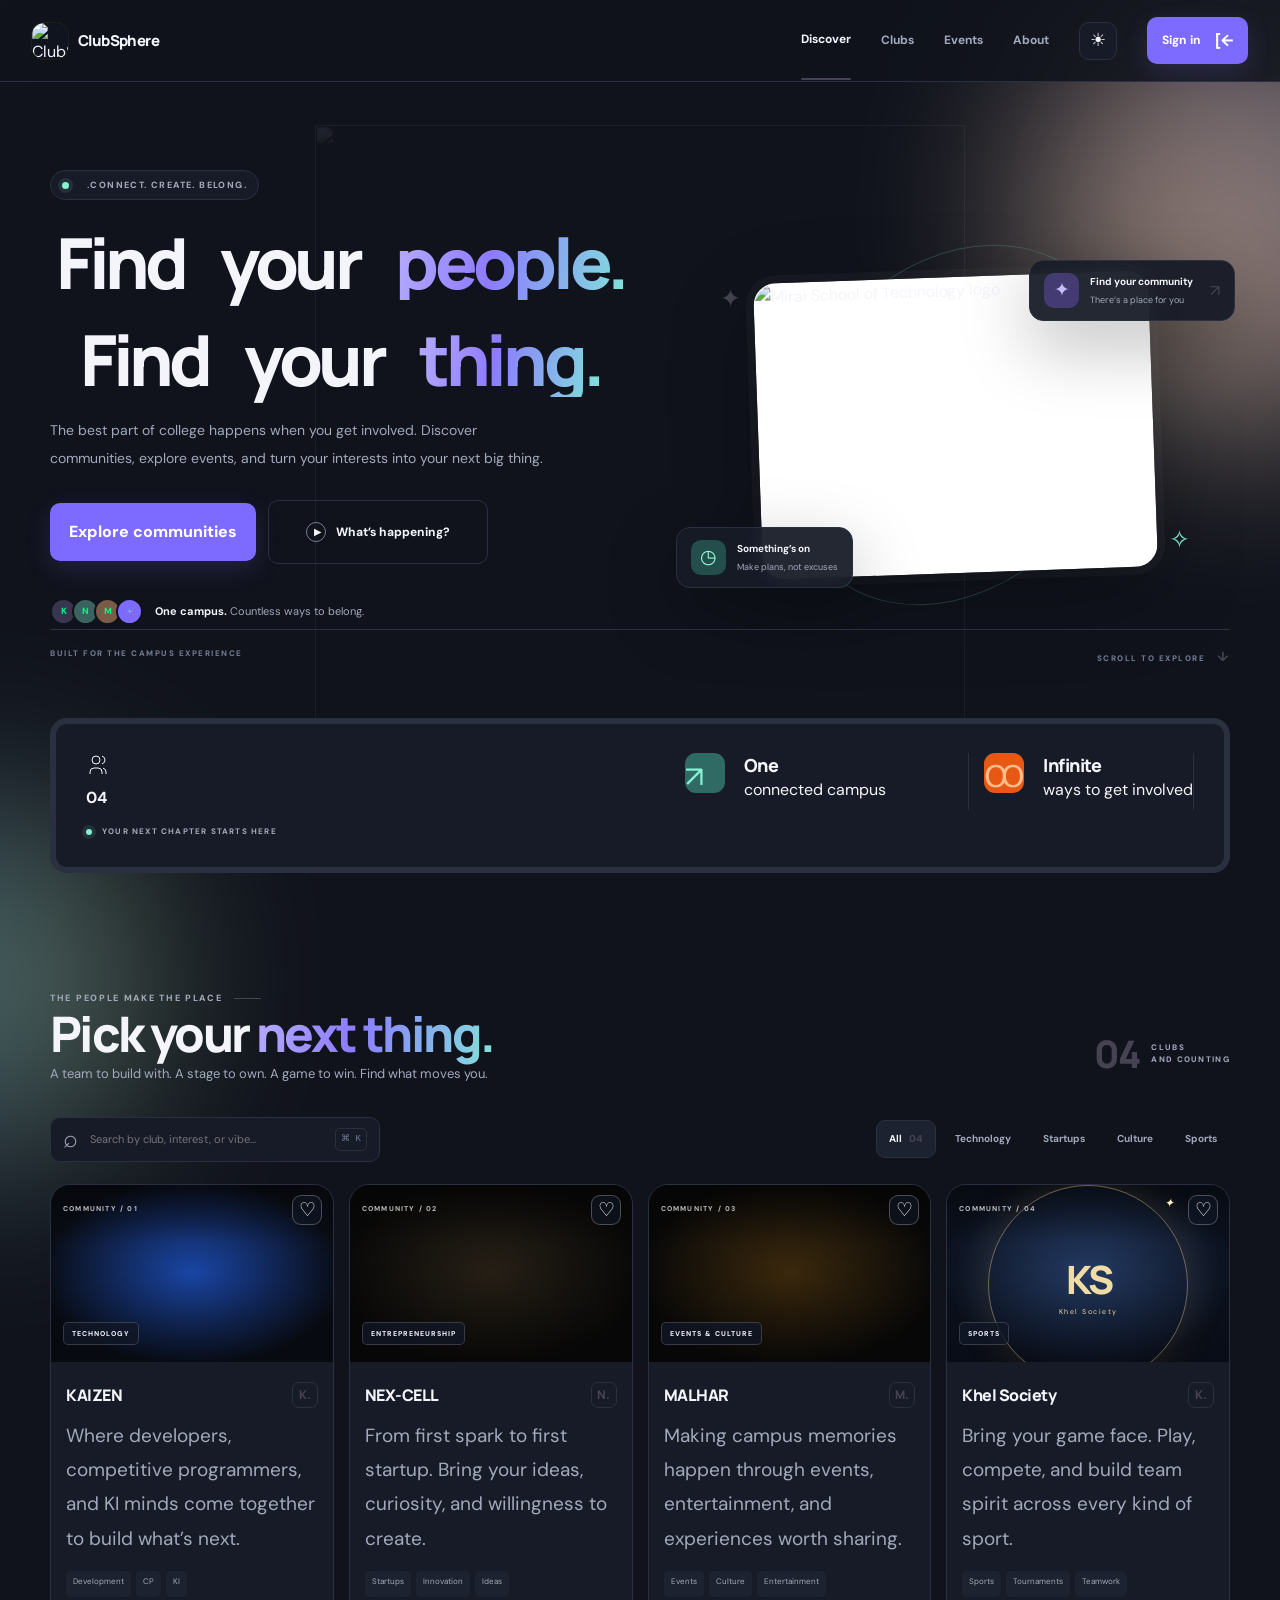
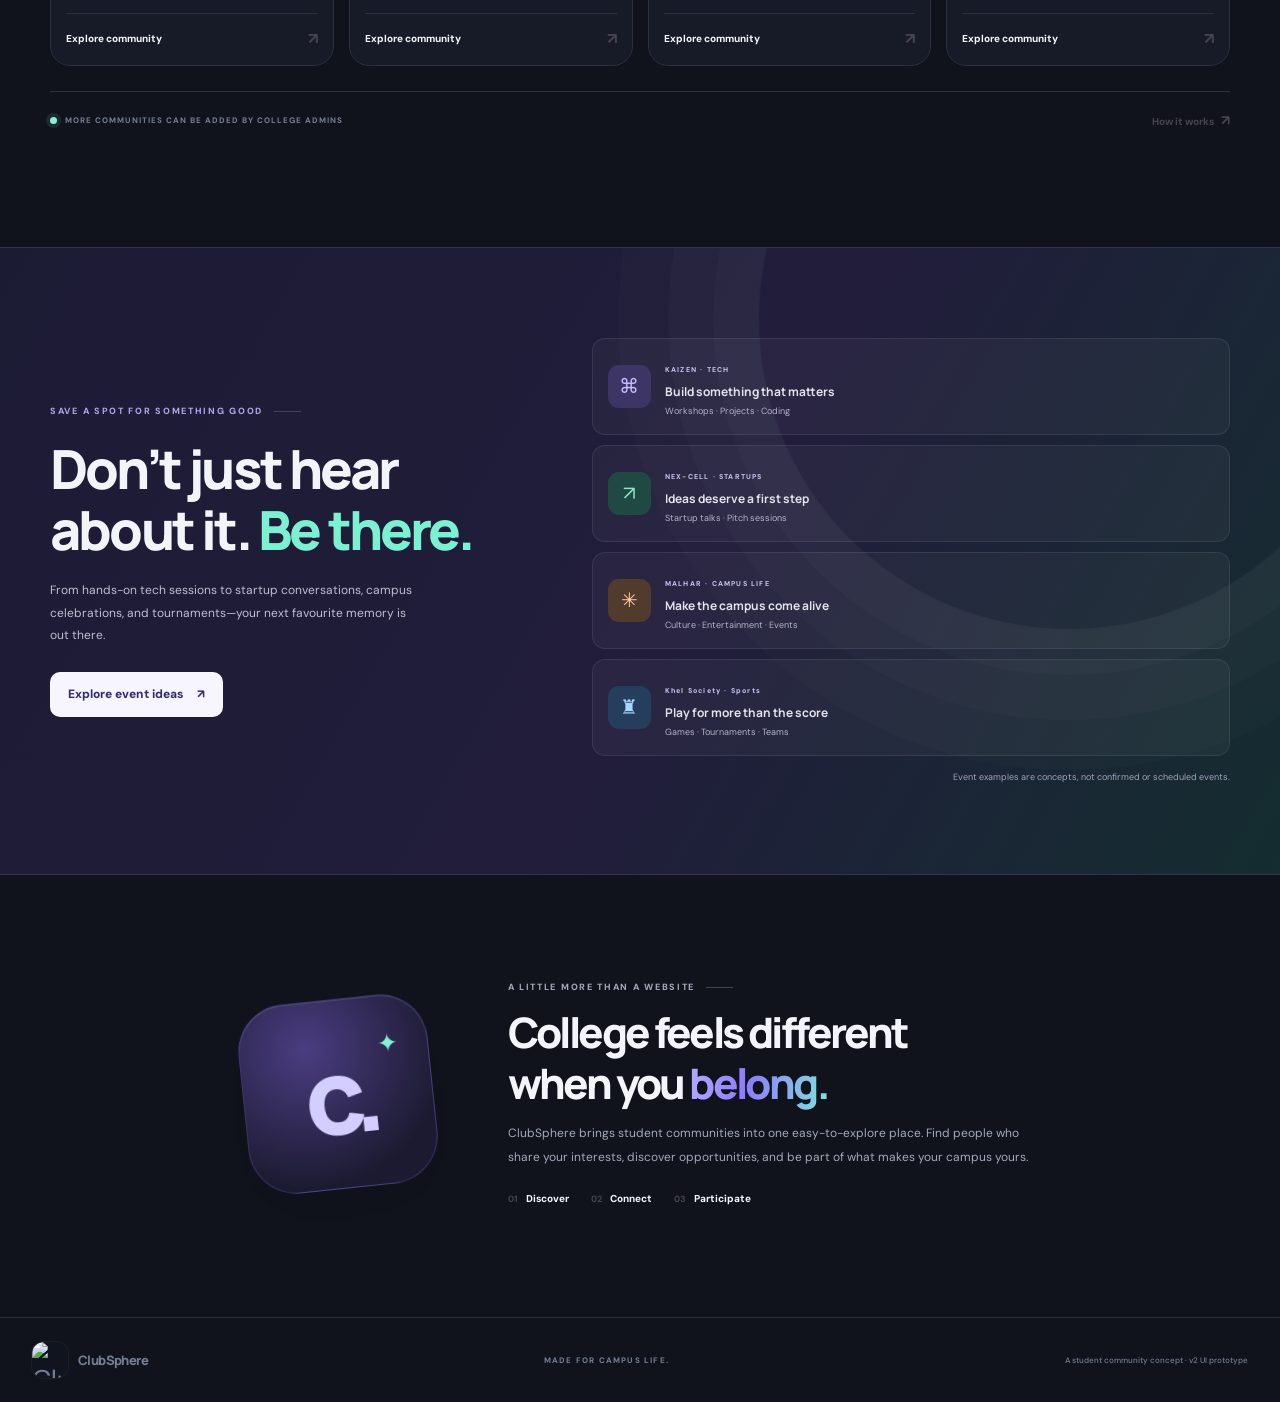
==== index.html @ 7e92b3ea "Describe your changes" ====
<!doctype html>
<html lang="en">
<head>
  <meta charset="utf-8">
  <meta name="viewport" content="width=device-width, initial-scale=1">
  <meta name="theme-color" content="#10131c">
  <meta name="description" content="Discover college clubs, campus events, and your next community.">
  <title>ClubSphere — Find Your People</title>
  <link rel="preconnect" href="https://fonts.googleapis.com">
  <link rel="preconnect" href="https://fonts.gstatic.com" crossorigin>
  <link href="https://fonts.googleapis.com/css2?family=DM+Sans:wght@400;500;600;700&family=Manrope:wght@400;500;600;700;800&display=swap" rel="stylesheet">
  <link rel="stylesheet" href="styles.css">
</head>
<body>

<!-- ==========================================
     SCROLLING BACKGROUND SPINNER

     Purpose:
     Displays the logo behind the website.
     JavaScript rotates it as the user scrolls.
========================================== -->

<div class="scroll-spinner" aria-hidden="true">
    <img
        src="assets/clubespare-spinner.png"
        alt=""
        class="scroll-spinner__image"
    />
</div>

  <div class="ambient ambient-a" aria-hidden="true"></div><div class="ambient ambient-b" aria-hidden="true"></div>
  <header class="topbar">
    <a class="brand" href="#home" aria-label="ClubSphere home"><span class="brand-symbol"><img src="assets/logo.png" alt="ClubSphere logo"></span><span class="brand-name">ClubSphere</span></a>
    <button class="mobile-menu" id="mobileMenu" aria-label="Open navigation" aria-expanded="false">☰</button>
    <nav class="navigation" id="navigation" aria-label="Main navigation">
      <a class="nav-item active" href="#home">Discover</a><a class="nav-item" href="#clubs">Clubs</a><a class="nav-item" href="#events">Events</a><a class="nav-item" href="#about">About</a>
      <button class="icon-button" id="themeToggle" aria-label="Switch color theme" title="Switch theme"><span id="themeIcon"> 🔆 </span></button>
      <button class="button button-primary nav-signin" id="signInBtn">Sign in <span>[←</span></button>
    </nav>
  </header>

  <main id="home">
    <section class="hero shell">
      <div class="hero-copy reveal">

<div class="live-pill" id="campus-status">
  <span class="pulse"></span>
  <span id="campus-status-text">OFFLINE</span>
  <span class="ascii-glitchn"> .CONNECT. CREATE. BELONG.</span>
</div>

        <!-- <div class="live-pill"><span class="pulse"></span> YOUR CAMPUS, IN ONE PLACE</div> -->
        <!-- <h1>Find your people.<br><span class="gradient-text">Find your thing.</span></h1> -->

<h1 class="fall-text" aria-label="Find your people. Find your thing.">
  <span class="fall-word">
    <span class="stagger-text">Find</span>
    <span class="stagger-text">your</span>
    <span class="gradient-text" class="stagger-text" > people. </span>
  </span>
  <span class="fall-word">
    <span class="stagger-text">Find</span>
    <span class="stagger-text">your</span>
    <span class="gradient-text">thing.</span>
  </span>
</h1>

        <p class="hero-lede" class="ascii-glitch">The best part of college happens when you get involved. Discover communities, explore events, and turn your interests into your next big thing.</p>
        <div class="hero-cta"><a href="#clubs" class="button button-primary button-xl"><span class="ascii-glitchn">Explore communities </span> </a>
<a href="#events" class="button button-ghost button-xl creepy-button">
  <span class="creepy-button-cover">
    <span class="play-icon"> ▶</span>
        What’s happening?
  </span>

  <span class="creepy-eyes" aria-hidden="true">
    <span class="creepy-eye">
      <span class="creepy-pupil"></span>
    </span>
    <span class="creepy-eye">
      <span class="creepy-pupil"></span>
    </span>
  </span>
</a>
</div>
        <div class="social-proof"><div class="avatar-stack"><span>K</span><span>N</span><span>M</span><span>+</span></div><span><b>One campus.</b> Countless ways to belong.</span></div>
      </div>
      <div class="hero-visual reveal" aria-label="Abstract illustration representing student communities">
        <div class="visual-grid"></div><div class="visual-ring ring-1"></div><div class="visual-ring ring-2"></div><div class="visual-ring ring-3"></div>
        <div class="campus-logo-card"><img src="assets/mirai-school-of-technology.jpeg" alt="Mirai School of Technology logo"></div>
        <div class="float-card float-club"><span class="float-emoji purple">✦</span><span><b>Find your community</b><small>There’s a place for you</small></span><span class="float-arrow">↗</span></div>
        <div class="float-card float-event"><span class="float-emoji mint">◷</span><span><b>Something’s on</b><small>Make plans, not excuses</small></span></div>
        <span class="decor-star star-a">✦</span><span class="decor-star star-b">✧</span><span class="decor-dot"></span>
      </div>
      <div class="hero-bottom"><span>BUILT FOR THE CAMPUS EXPERIENCE</span><span class="scroll-cue">SCROLL TO EXPLORE <span>↓</span></span></div>
    </section>

    <section class="metrics shell" aria-label="Platform highlights">

<div className="metric">
  <span className="metric-icon">
    <svg
      xmlns="http://www.w3.org/2000/svg"
      width="24"
      height="24"
      viewBox="0 0 24 24"
      fill="none"
      stroke="currentColor"
      strokeWidth="1.8"
      strokeLinecap="round"
      strokeLinejoin="round"
    >
      <path d="M16 21v-2a4 4 0 0 0-4-4H8a4 4 0 0 0-4 4v2" />
      <circle cx="10" cy="7" r="4" />
      <path d="M20 21v-2a4 4 0 0 0-3-3.87" />
      <path d="M16 3.13a4 4 0 0 1 0 7.75" />
    </svg>
  </span>

  <div>
    <strong data-count="4">04</strong>
  </div>
</div>
<span> </span>
      <div class="metric"><span class="metric-icon mint-icon">↗</span><div><strong>One</strong><span>connected campus</span></div></div>
      <div class="metric"><span class="metric-icon orange-icon">Ꝏ</span><div><strong>Infinite</strong><span>ways to get involved</span></div></div>
      <div class="metric-note"><span class="status-dot"></span> YOUR NEXT CHAPTER STARTS HERE</div>
    </section>

    <section class="section shell" id="clubs">
      <div class="section-top reveal"><div><div class="section-kicker">THE PEOPLE MAKE THE PLACE <span></span></div><h2 class="ascii-glitch">Pick your <span class="gradient-text" >next thing.</span></h2><p class="section-intro">A team to build with. A stage to own. A game to win. Find what moves you.</p></div><div class="section-count"><strong>04</strong><span>CLUBS<br>AND COUNTING</span></div></div>
      <div class="discovery-toolbar">
        <label class="search-field"><span class="search-icon">⌕</span><input id="clubSearch" type="search" placeholder="Search by club, interest, or vibe…" aria-label="Search clubs"><kbd>⌘ K</kbd></label>
        <div class="filters" role="group" aria-label="Filter clubs"><button class="filter active" data-filter="all">All <span>04</span></button><button class="filter" data-filter="Technology">Technology</button><button class="filter" data-filter="Entrepreneurship">Startups</button><button class="filter" data-filter="Events">Culture</button><button class="filter" data-filter="Sports">Sports</button></div>
      </div>
      <div class="club-grid" id="clubGrid" >
        <article class="club-card club-kaizen" data-name="kaizen tech technology development competitive programming cp ki coding software" data-category="Technology">
          <div class="club-cover"><img src="assets/kaizen.png" alt="KAIZEN Tech club logo"><span class="cover-index">COMMUNITY / 01</span><button class="favorite" data-favorite="KAIZEN" aria-label="Save KAIZEN to favourites" aria-pressed="false">♡</button><span class="category-tag">TECHNOLOGY</span></div>
          <div class="club-body"><div class="club-heading"><h3 class="ascii-glitchn">KAIZEN</h3><span class="club-mark">K.</span></div><p class="stagger-text">Where developers, competitive programmers, and KI minds come together to build what’s next.</p><div class="tag-row"><span>Development</span><span>CP</span><span>KI</span></div><button class="card-action" data-club="KAIZEN">Explore community <span>↗</span></button></div>
        </article>
        <article class="club-card club-nex" data-name="nex-cell nex cell entrepreneurship startups innovation ideas business create" data-category="Entrepreneurship">
          <div class="club-cover"><img src="assets/nex-cell.png" alt="NEX-CELL club logo"><span class="cover-index">COMMUNITY / 02</span><button class="favorite" data-favorite="NEX-CELL" aria-label="Save NEX-CELL to favourites" aria-pressed="false">♡</button><span class="category-tag">ENTREPRENEURSHIP</span></div>
          <div class="club-body"><div class="club-heading""><h3 class="ascii-glitchn">NEX-CELL</h3><span class="club-mark">N.</span></div><p class="stagger-text">From first spark to first startup. Bring your ideas, curiosity, and willingness to create.</p><div class="tag-row"><span>Startups</span><span>Innovation</span><span>Ideas</span></div><button class="card-action" data-club="NEX-CELL">Explore community <span>↗</span></button></div>
        </article>
        <article class="club-card club-malhar" data-name="malhar event events entertainment culture cultural organizing college fest" data-category="Events">
          <div class="club-cover"><img src="assets/malhar.png" alt="MALHAR club logo"><span class="cover-index">COMMUNITY / 03</span><button class="favorite" data-favorite="MALHAR" aria-label="Save MALHAR to favourites" aria-pressed="false">♡</button><span class="category-tag">EVENTS & CULTURE</span></div>
          <div class="club-body"><div class="club-heading""><h3 class="ascii-glitchn">MALHAR</h3><span class="club-mark">M.</span></div><p class="stagger-text">Making campus memories happen through events, entertainment, and experiences worth sharing.</p><div class="tag-row"><span>Events</span><span>Culture</span><span>Entertainment</span></div><button class="card-action" data-club="MALHAR">Explore community <span>↗</span></button></div>
        </article>
        <article class="club-card club-khel" data-name="khel society sports games tournaments football cricket athletics team" data-category="Sports">
          <div class="club-cover"><div class="khel-logo"><strong>KS</strong><span>Khel Society</span><i>✦</i></div><span class="cover-index">COMMUNITY / 04</span><button class="favorite" data-favorite="Khel Society" aria-label="Save Khel Society to favourites" aria-pressed="false">♡</button><span class="category-tag">SPORTS</span></div>
          <div class="club-body"><div class="club-heading"><h3 class="ascii-glitchn">Khel Society</h3><span class="club-mark">K.</span></div><p class="stagger-text">Bring your game face. Play, compete, and build team spirit across every kind of sport.</p><div class="tag-row"><span>Sports</span><span>Tournaments</span><span>Teamwork</span></div><button class="card-action" data-club="Khel Society">Explore community <span>↗</span></button></div>
        </article>
      </div>
      <div class="empty-state" id="emptyState" hidden><span>⌕</span><h3>No communities found</h3><p>Try another search or switch to a different category.</p><button class="button button-ghost" id="clearFilters">Clear filters</button></div>
      <div class="directory-footer"><span><span class="status-dot"></span> MORE COMMUNITIES CAN BE ADDED BY COLLEGE ADMINS</span><a href="#about">How it works <span>↗</span></a></div>
    </section>

    <section class="events-section" id="events"><div class="shell events-inner">
      <div class="event-copy reveal"><div class="section-kicker light-kicker">SAVE A SPOT FOR SOMETHING GOOD <span></span></div><h2 class="events-headline">
  <span class="headline-muted">Don’t just hear<br>about it.</span>
  <span class="headline-highlight">Be there.</span>
</h2><p>From hands-on tech sessions to startup conversations, campus celebrations, and tournaments—your next favourite memory is out there.</p><button class="button button-white" id="eventsExplore">Explore event ideas <span>↗</span></button></div>
      <div class="event-stack reveal">
        <article class="event-card"><div class="event-symbol symbol-purple">⌘</div><div class="event-info"><span>KAIZEN · TECH</span><h3 >Build something that matters</h3><p class="stagger-text">Workshops · Projects · Coding</p></div><span class="event-arrow"></span></article>
        <article class="event-card"><div class="event-symbol symbol-mint">↗</div><div class="event-info"><span>NEX-CELL · STARTUPS</span><h3>Ideas deserve a first step</h3><p class="stagger-text">Startup talks · Pitch sessions</p></div><span class="event-arrow"></span></article>
        <article class="event-card"><div class="event-symbol symbol-orange">✳</div><div class="event-info"><span>MALHAR · CAMPUS LIFE</span><h3>Make the campus come alive</h3><p class="stagger-text">Culture · Entertainment · Events</p></div><span class="event-arrow"></span></article>
        <article class="event-card"><div class="event-symbol symbol-blue">♜</div><div class="event-info"><span>Khel Society · Sports</span><h3>Play for more than the score</h3><p class="stagger-text">Games · Tournaments · Teams</p></div><span class="event-arrow"></span></article>
        <div class="event-disclaimer">Event examples are concepts, not confirmed or scheduled events.</div>
      </div>
    </div></section>

    <section class="about-section shell" id="about">
      <div class="about-emblem"><span>c.</span><i>✦</i></div>
      <div class="about-copy">
        <div class="section-kicker">A LITTLE MORE THAN A WEBSITE <span></span></div>
        <h2>College feels different<br>when you <span class="gradient-text">belong.</span></h2>
        <p>ClubSphere brings student communities into one easy-to-explore place. Find people who share your interests, discover opportunities, and be part of what makes your campus yours.</p>
        <div class="about-values"><span><b>01</b> Discover</span><span><b>02</b> Connect</span><span><b>03</b> Participate</span></div>
      </div>
    </section>
  </main>

  <footer class="footer">
    <a class="brand" href="#home"><span class="brand-symbol"><img src="assets/logo.png" alt="ClubSphere logo"></span><span class="brand-name">ClubSphere</span></a>
    <span class="footer-line">MADE FOR CAMPUS LIFE.</span>
    <span class="footer-note">A student community concept · v2 UI prototype</span>
  </footer>

  <dialog id="appDialog" class="app-dialog"><button class="dialog-x" id="dialogClose" aria-label="Close dialog">×</button><div class="dialog-art" id="dialogArt">✦</div><div class="section-kicker" id="dialogKicker">CAMPUS CIRCLE</div><h2 id="dialogTitle">Find your people.</h2><p id="dialogBody">Explore your campus community.</p><div class="dialog-callout" id="dialogCallout">This is a front-end prototype. Real accounts and actions require a secure backend.</div><button class="button button-primary dialog-confirm" id="dialogConfirm">Sounds good <span>↗</span></button></dialog>
  <div class="toast" id="toast" role="status" aria-live="polite"><span>✓</span><p id="toastMessage">Saved</p></div>
  <script src="script.js"></script>
</body>
</html>
---- styles.css ----
/*
  CLUBESPARE — MAIN STYLESHEET
  ------------------------------------------------------------
  Section order:
  01. Design tokens
  02. Base reset and page defaults
  03. Background decoration
  04. Shared layout container
  05. Header and navigation
  06. Hero section
  07. Summary metrics
  08. Shared section headings
  09. Club directory search and filters
  10. Club cards and club branding
  11. Empty search results
  12. Directory footer details
  13. Events showcase
  14. About the platform
  15. Site footer
  16. Dialogs and notifications
  17–19. Responsive layouts
  20. College logo in the hero
  21. Light-theme contrast and accessibility fixes

  HOW TO CUSTOMIZE:
  - Change colors and fonts in :root and body.light first.
  - Change component appearance in its named section.
  - Keep responsive rules near the bottom so mobile layouts remain intact.
*/
*
{
  box-sizing:border-box
}
/* 01. DESIGN TOKENS
   Global colors, shadows, and font families. Start here when re-theming. */
:root
{
  color-scheme:dark;
  --bg:#10131c;
  --panel:#171b27;
  --panel2:#1d2230;
  --text:#f4f5fa;
  --muted:#a2a9bb;
  --muted2:#737d92;
  --line:#2a3040;
  --purple:#454352;
  --purple2:#7d6bff;
  --mint:#85f1d5;
  --orange:#ffbd8b;
  --shadow:0 24px 70px #0004;
  --font:'DM Sans',sans-serif;
  --display:'Manrope',sans-serif
}
/* 02. BASE RESET AND PAGE DEFAULTS
   Default page behavior, body typography, links, buttons, and keyboard focus. */
html
{
  scroll-behavior:smooth;
  scroll-padding-top:92px
}
body
{
  margin:0;
  background:var(--bg);
  color:var(--text);
  font-family:var(--font);
  line-height:1.6;
  overflow-x:hidden;
  transition:background .25s,color .25s
}
body.light
{
  color-scheme:light;
  --bg:#f6f7fb;
  --panel:#fff;
  --panel2:#f0f2f9;
  --text:#171a27;
  --muted:#626b7e;
  --muted2:#8991a3;
  --line:#e2e5ef;
  --shadow:0 24px 70px #25305612
}
a
{
  color:inherit;
  text-decoration:none
}
button,input
{
  font:inherit
}
button
{
  cursor:pointer
}
button:focus-visible,a:focus-visible,input:focus-visible
{
  outline:2px solid var(--purple);
  outline-offset:3px
}
/* 03. BACKGROUND DECORATION
   Soft blurred glows behind the page content. */
.ambient
{
  position:absolute;
  z-index:-1;
  pointer-events:none;
  filter:blur(90px);
  border-radius:50%;
  opacity:.50
}
.ambient-a
{
  width:430px;
  height:430px;
  /* background:#0d53e8; */
 

background: linear-gradient(225deg, #abc8de 0.000%, #c7c9d8 16.667%, #e5cccf 33.333%, #ffd3c7 50.000%, #ffdbc2 66.667%, #ffe4c0 83.333%, #ffedc3 100.000%);
  right:-180px
}
.ambient-b
{
  width:360px;
  height:360px;
  /* background:#19c6b0; */
  background: #c2e59c;  /* fallback for old browsers */
background: -webkit-linear-gradient(to right, #64b3f4, #c2e59c);  /* Chrome 10-25, Safari 5.1-6 */
background: linear-gradient(to right, #64b3f4, #c2e59c); /* W3C, IE 10+/ Edge, Firefox 16+, Chrome 26+, Opera 12+, Safari 7+ */

  top:800px;
  left:-210px;
  opacity:.40
}
/* 04. SHARED LAYOUT CONTAINER
   Centers the main content and limits its width on large screens. */
.shell
{
  width:min(1180px,calc(100% - 64px));
  margin-inline:auto
}
/* 05. HEADER AND NAVIGATION
   Sticky header, brand lockup, navigation links, and menu controls. */

/* ==========================================
   FALLING TAGLINE EFFECT

   Purpose:
   Makes each word tilt and fall when hovered.
   The words return to their original position
   when the pointer leaves the tagline.
========================================== */

.fall-text {
    display: flex;
    flex-wrap: wrap;
    justify-content: center;
    gap: 0.30em 0.50em;

    font: inherit;
    font-size: clamp(9rem, 5vw, 9rem);
    font-weight: 800;
    line-height: 1.15;
    letter-spacing: -0.045em;

    cursor: pointer;
    perspective: 700px;
}

.fall-word {
    display: inline-flex;
    gap: 0.5em;
}

.fall-word span {
    display: inline-block;
    transform-origin: 50% 0%;
    transition:
        transform 650ms cubic-bezier(.2, .8, .25, 1),
        opacity 400ms ease;
}

/* Scatter and drop words on hover */
.fall-text:hover .fall-word:nth-child(1) span:nth-child(1) {
    transform: translate(-8px, 55px) rotate(-20deg);
}

.fall-text:hover .fall-word:nth-child(1) span:nth-child(2) {
    transform: translate(2px, 45px) rotate(23deg);
}

.fall-text:hover .fall-word:nth-child(1) span:nth-child(3) {
    transform: translate(12px, 65px) rotate(-2deg);
}

.fall-text:hover .fall-word:nth-child(2) span:nth-child(1) {
    transform: translate(-10px, 55px) rotate(-34deg);
}

.fall-text:hover .fall-word:nth-child(2) span:nth-child(2) {
    transform: translate(5px, 32px) rotate(1deg);
}

.fall-text:hover .fall-word:nth-child(2) span:nth-child(3) {
    transform: translate(14px, 70px) rotate(34deg);
}

/* Keyboard accessibility */
.fall-text:focus-visible {
    outline: 2px solid currentColor;
    outline-offset: 8px;
}

/* Reduce motion for users who request it */
@media (prefers-reduced-motion: reduce) {
    .fall-word span {
        transition: none;
    }

    .fall-text:hover .fall-word span {
        transform: none;
    }
}

.topbar
{
  height:82px;
  padding:0 max(calc((100% - 1280px)/2),32px);
  display:flex;
  align-items:center;
  justify-content:space-between;
  border-bottom:1px solid var(--line);
  background:color-mix(in srgb,var(--bg) 85%,transparent);
  backdrop-filter:blur(20px);
  position:sticky;
  top:0;
  z-index:20
}
.brand
{
  display:flex;
  align-items:center;
  gap:10px
}
.brand-symbol
{
  display:inline-flex;
  align-items:center;
  justify-content:center;
  width:36px;
  height:36px;
  overflow:hidden;
  border-radius:12px;
  background:rgba(9, 115, 168, 0.02);
  box-shadow:0 0 0 1px rgba(218, 229, 19, 0.06);
  flex-shrink:0
}
.brand-symbol img
{
  display:block;
  width:100%;
  height:100%;
  object-fit:contain
}
.brand-symbol span
{
  color:var(--purple)
}
.brand-name
{
  font:800 15px var(--display);
  letter-spacing:-.6px
}
.brand-name span
{
  font-weight:500;
  color:var(--muted)
}
.navigation
{
  display:flex;
  align-items:center;
  gap:30px
}
.nav-item
{
  font-size:12px;
  color:var(--muted);
  font-weight:700;
  transition:color .2s
}
.nav-item:hover,.nav-item.active
{
  color:var(--text)
}
.nav-item.active:after
{
  content:"";
  display:block;
  height:2px;
  background:var(--purple);
  border-radius:2px;
  position:relative;
  top:29px
}
.button
{
  display:inline-flex;
  align-items:center;
  justify-content:center;
  gap:14px;
  border:1px solid transparent;
  border-radius:10px;
  padding:12px 17px;
  font-size:12px;
  font-weight:800;
  transition:transform .2s,background .2s,border-color .2s
}
.button:hover
{
  transform:translateY(-2px)
}
.button-primary
{
  background:var(--purple2);
  color:#fff;
  box-shadow:0 8px 25px #7d6bff2c
}
.button-primary:hover
{
  background:#8c7cff
}
.button-primary span
{
  font-size:16px
}
.nav-signin
{
  padding:10px 14px
}
.icon-button,.mobile-menu
{
  width:38px;
  height:38px;
  border:1px solid var(--line);
  border-radius:10px;
  background:var(--panel);
  color:var(--text);
  font-size:18px
}
.mobile-menu
{
  display:none
}
/* 06. HERO SECTION
   Main headline, calls to action, social proof, and decorative hero visual. */
.hero
{
  padding-top:86px;
  min-height:600px;
  display:grid;
  grid-template-columns:1.03fr .97fr;
  align-items:center;
  column-gap:50px;
  position:relative
}
.hero-copy
{
  padding-bottom:55px
}
.live-pill
{
  display:inline-flex;
  align-items:center;
  gap:9px;
  border:1px solid var(--line);
  background:var(--panel);
  border-radius:50px;
  padding:7px 11px;
  color:var(--muted);
  font-size:9px;
  letter-spacing:1.4px;
  font-weight:800
}

/* .live-pill {
  display: inline-flex;
  align-items: center;
  gap: 8px;
  padding: 8px 14px;
  border-radius: 999px;
  font-size: 11px;
  font-weight: 700;
  letter-spacing: 1px;
  color: #ef4444;
  background: rgba(239, 68, 68, 0.10);
  border: 1px solid rgba(239, 68, 68, 0.25);
  transition: all 0.3s ease;
} */

.pulse {
  width: 8px;
  height: 8px;
  border-radius: 50%;
  background: #e72a2a;
  box-shadow: 0 0 8px currentColor;
  animation: pulse 1.5s infinite;
}

.live-pill.online {
  color: #22c55e;
  background: rgba(34, 197, 94, 0.10);
  border-color: rgba(34, 197, 94, 0.25);
}

.live-pill.online .pulse {
  background: #1fcb5e;
}

@keyframes pulse {
  0%, 100% { opacity: 1; transform: scale(1); }
  50% { opacity: 0.50; transform: scale(1.35); }
}

.pulse,.status-dot
{
  width:7px;
  height:7px;
  border-radius:50%;
  background:var(--mint);
  box-shadow:0 0 0 4px #85f1d51a;
  display:inline-block
}
.hero h1
{
  font:800 clamp(44px,5.5vw,72px)/1.08 var(--display);
  letter-spacing:-4.3px;
  margin:24px 0 20px
}
.gradient-text
{
  background:linear-gradient(100deg,#b4aaff 2%,#8c7bff 42%,#80ecd7 105%);
  -webkit-background-clip:text;
  background-clip:text;
  color:transparent
}
.hero-lede
{
  max-width:510px;
  color:var(--muted);
  font-size:14px;
  line-height:1.95
}
.hero-cta
{
  display:flex;
  align-items:center;
  gap:12px;
  flex-wrap:wrap;
  margin-top:28px
}
.button-xl
{
  padding:15px 18px
}
.button-ghost
{
  border-color:var(--line);
  background:transparent;
  color:var(--text)
}
.button-ghost:hover
{
  border-color:var(--muted2);
  background:var(--panel)
}
.play-icon
{
  font-size:9px;
  border:1px solid var(--muted2);
  border-radius:50%;
  width:20px;
  height:20px;
  display:grid;
  place-items:center;
  padding-left:2px
}
.social-proof
{
  display:flex;
  align-items:center;
  gap:12px;
  margin-top:34px;
  color:var(--muted);
  font-size:11px
}
.social-proof b
{
  color:var(--text)
}
.avatar-stack
{
  display:flex;
  padding-left:5px
}
.avatar-stack span
{
  display:grid;
  place-items:center;
  width:27px;
  height:27px;
  margin-left:-5px;
  border:2px solid var(--bg);
  border-radius:50%;
  background:#37364e;
  color:#04f681;
  font-size:9px;
  font-weight:800
}
.avatar-stack span:nth-child(2)
{
  background:#3a635f
}
.avatar-stack span:nth-child(3)
{
  background:#795b48
}
.avatar-stack span:nth-child(4)
{
  background:var(--purple2)
}
.hero-visual
{
  height:420px;
  position:relative;
  display:grid;
  place-items:center;
  isolation:isolate
}
.visual-grid
{
  position:absolute;
  inset:30px 10px;
  background-image:linear-gradient(#ffffff08 1px,transparent 1px),linear-gradient(90deg,#ffffff08 1px,transparent 1px);
  background-size:30px 30px;
  mask-image:radial-gradient(ellipse,black,transparent 72%);
  z-index:-1
}
.visual-ring
{
  position:absolute;
  border:1px solid #a69aff36;
  border-radius:50%;
  transform:rotate(-25deg)
}
.ring-1
{
  width:390px;
  height:240px
}
.ring-2
{
  width:310px;
  height:390px;
  transform:rotate(39deg);
  border-color:#85f1d533
}
.ring-3
{
  width:270px;
  height:270px;
  border-style:dashed;
  border-color:#a69aff30
}
.visual-core
{
  width:184px;
  height:184px;
  border-radius:48px;
  background:linear-gradient(140deg,#8978ff,#5443ce 75%);
  box-shadow:0 25px 85px #6755f75c, inset 0 1px #ffffff70;
  display:flex;
  align-items:center;
  justify-content:center;
  flex-direction:column;
  position:relative;
  transform:rotate(-8deg)
}
.core-orbit
{
  font-size:22px;
  color:#c9fff1;
  position:absolute;
  top:20px;
  right:24px
}
.core-c
{
  font:800 86px/.9 var(--display);
  letter-spacing:-10px;
  color:white
}
.core-c span
{
  color:#85f1d5
}
.core-caption
{
  font-size:8px;
  line-height:1.5;
  letter-spacing:2px;
  text-align:center;
  font-weight:800;
  color:#e4e1ff;
  margin-top:8px
}
.float-card
{
  position:absolute;
  z-index:2;
  display:flex;
  align-items:center;
  gap:11px;
  background:color-mix(in srgb,var(--panel) 94%,transparent);
  border:1px solid var(--line);
  border-radius:14px;
  padding:12px 14px;
  box-shadow:var(--shadow);
  backdrop-filter:blur(12px)
}
.float-card b,.float-card small
{
  display:block
}
.float-card b
{
  font-size:10px
}
.float-card small
{
  font-size:9px;
  color:var(--muted);
  margin-top:3px
}
.float-club
{
  top:45px;
  right:-5px
}
.float-event
{
  bottom:47px;
  left:-6px
}
.float-emoji
{
  width:35px;
  height:35px;
  border-radius:10px;
  display:grid;
  place-items:center;
  font-size:19px
}
.purple
{
  background:#443b72;
  color:#c6bcff
}
.mint
{
  background:#244e4b;
  color:#9affdf
}
.float-arrow
{
  color:var(--purple);
  margin-left:6px
}
.decor-star
{
  position:absolute;
  font-size:25px;
  color:var(--purple)
}
.star-a
{
  top:64px;
  left:38px
}
.star-b
{
  right:40px;
  bottom:75px;
  color:var(--mint)
}
.decor-dot
{
  position:absolute;
  left:20%;
  bottom:20%;
  width:6px;
  height:6px;
  border-radius:50%;
  background:var(--mint);
  box-shadow:0 0 20px var(--mint)
}
.hero-bottom
{
  position:absolute;
  bottom:14px;
  left:0;
  right:0;
  display:flex;
  justify-content:space-between;
  border-top:1px solid var(--line);
  padding-top:17px;
  color:var(--muted2);
  font-size:8px;
  letter-spacing:1.5px;
  font-weight:800
}
.scroll-cue span
{
  color:var(--purple);
  font-size:13px;
  margin-left:8px
}
/* 07. SUMMARY METRICS
   Statistics row directly below the hero. */
.metrics
{
  margin-top:36px;
  border:6px solid var(--line);
  border-radius:17px;
  background:var(--panel);
  display:grid;
  grid-template-columns:1fr 1fr 1fr auto;
  align-items:right ;
  padding:29px 30px;
  gap:15px
}
.metric
{
  display:flex;
  align-items: right;
  gap:19px;
  border-right:1px solid var(--line)
}
.metric-icon
{
  width:40px;
  height:40px;
  border-radius:11px;
  background:#3a315e;
  color:#c7bdff;
  display:grid;
  place-items:center;
  font-size:30px
  
}
.mint-icon
{
  background:#2f6a64;
  color:var(--mint)
}
.orange-icon
{
  background:#e85815;
  color:var(--orange)
}
.metric strong,.metric span
{
  display:block
}
.metric strong
{
  font:800 18px var(--display);
  letter-spacing:-.5px
}
.metric  div>span
{
  font-size:10px
  color var(--muted)
}
.metric-note
{
  font-size:8px;
  letter-spacing:1.2px;
  color:var(--muted);
  font-weight:800;
  display:flex;
  align-items:center;
  gap:10px;
  white-space:nowrap
}
.metric-note .status-dot
{
  width:6px;
  height:6px
}
/* 08. SHARED SECTION HEADINGS
   Reusable section spacing, labels, headings, and intro text. */
.section
{
  padding-top:118px;
  padding-bottom:115px
}
.section-top
{
  display:flex;
  align-items:end;
  justify-content:space-between;
  gap:30px
}
.section-kicker
{
  display:flex;
  align-items:center;
  gap:11px;
  color:var(--muted);
  font-size:9px;
  font-weight:800;
  letter-spacing:1.7px
}
.section-kicker>span
{
  width:27px;
  height:1px;
  background:var(--purple)
}
.section-top h2,.about-copy h2
{
  font:800 clamp(34px,4.2vw,49px)/1.2 var(--display);
  letter-spacing:-2.6px;
  margin:13px 0
}
.section-intro
{
  font-size:13px;
  color:var(--muted);
  margin:0
}
.section-count
{
  display:flex;
  align-items:center;
  gap:12px;
  padding-bottom:6px
}
.section-count strong
{
  font:800 38px var(--display);
  letter-spacing:-2px;
  color:var(--purple)
}
.section-count span
{
  font-size:8px;
  line-height:1.5;
  letter-spacing:1.3px;
  color:var(--muted);
  font-weight:800
}
/* 09. CLUB DIRECTORY SEARCH AND FILTERS
   Search field, category filter controls, and directory grid. */
.discovery-toolbar
{
  display:flex;
  justify-content:space-between;
  gap:18px;
  align-items:center;
  margin:32px 0 22px;
  flex-wrap:wrap
}
.search-field
{
  height:45px;
  flex:0 1 330px;
  display:flex;
  align-items:center;
  gap:10px;
  padding:0 12px;
  border:1px solid var(--line);
  border-radius:10px;
  background:var(--panel);
  color:var(--muted)
}
.search-icon
{
  font-size:25px
}
.search-field input
{
  border:0;
  outline:0;
  background:transparent;
  color:var(--text);
  font-size:11px;
  min-width:0;
  flex:1
}
.search-field kbd
{
  font-size:9px;
  color:var(--muted2);
  border:1px solid var(--line);
  border-radius:5px;
  padding:3px 5px
}
.filters
{
  display:flex;
  gap:6px;
  flex-wrap:wrap
}
.filter
{
  border:1px solid transparent;
  background:transparent;
  border-radius:9px;
  padding:10px 12px;
  color:var(--muted);
  font-size:10px;
  font-weight:700
}
.filter:hover
{
  background:var(--panel)
}
.filter.active
{
  background:var(--panel2);
  border-color:var(--line);
  color:var(--text)
}
.filter span
{
  color:var(--purple);
  margin-left:5px
}
.club-grid
{
  display:grid;
  grid-template-columns:repeat(4,minmax(0,1fr));
  gap:15px
}
/* 10. CLUB CARDS AND CLUB BRANDING
   Covers, favourites, categories, club descriptions, tags, and actions. */
.club-card
{
  background:var(--panel);
  border:1px solid var(--line);
  border-radius:20px;
  overflow:hidden;
  min-width:0;
  transition:transform .25s,border-color .25s,box-shadow .25s
}
.club-card:hover
{
  transform:translateY(-5px);
  border-color:#534a87;
  box-shadow:var(--shadow)
}
.club-cover
{
  height:177px;
  position:relative;
  display:grid;
  place-items:center;
  overflow:hidden;
  background:#080b12
}
.club-cover:after
{
  content:"";
  position:absolute;
  inset:0;
  pointer-events:none;
  background:linear-gradient(180deg,#0005,transparent 32%,#0003)
}
.club-cover img
{
  width:88%;
  height:156%;
  object-fit:contain;
  padding:12px;
  position:relative;
  z-index:1
}
.club-kaizen .club-cover
{
  background:radial-gradient(ellipse at 50% 50%,#1b49ae,#090c14 75%)
}
.club-nex .club-cover
{
  background:radial-gradient(ellipse at 50% 50%,#272016,#080808 75%)
}
.club-malhar .club-cover
{
  background:radial-gradient(ellipse at 50% 50%,#3d2a0d,#080808 75%)
}
.club-khel .club-cover
{
  background:radial-gradient(ellipse at 50% 50%,#253d68,#0b101c 75%)
}
.cover-index
{
  position:absolute;
  z-index:2;
  top:18px;
  left:12px;
  color:#ffffffb8;
  font-size:7px;
  letter-spacing:1.2px;
  font-weight:800
}
.favorite
{
  position:absolute;
  z-index:3;
  right:11px;
  top:10px;
  width:30px;
  height:30px;
  border:1px solid #ffffff42;
  background:#1118279c;
  color:#fff;
  border-radius:9px;
  font-size:19px;
  line-height:1
}
.favorite.saved
{
  background:var(--purple2);
  border-color:var(--purple2)
}
.category-tag
{
  position:absolute;
  z-index:2;
  bottom:17px;
  left:12px;
  padding:5px 8px;
  border:1px solid #ffffff2a;
  background:#111827c9;
  color:#f3f2ff;
  border-radius:5px;
  font-size:7px;
  letter-spacing:1px;
  font-weight:800
}
.club-body
{
  padding:20px 15px 14px
}
.club-heading
{
  display:flex;
  align-items:center;
  justify-content:space-between;
  gap:5px
}
.club-heading h3
{
  font:800 16px var(--display);
  letter-spacing:-.5px;
  margin:0
}
.club-mark
{
  font:800 12px var(--display);
  color:var(--purple);
  border:1px solid var(--line);
  width:26px;
  height:26px;
  display:grid;
  place-items:center;
  border-radius:7px
}
.club-body>p
{
  font-size:19px;
  line-height:1.8;
  color:var(--muted);
  min-height:80px;
  margin:11px 0 15px
}
.tag-row
{
  display:flex;
  flex-wrap:wrap;
  gap:5px;
  min-height:26px
}
.tag-row span
{
  font-size:8px;
  color:var(--muted);
  padding:4px 7px;
  background:var(--panel2);
  border-radius:5px
}
.card-action
{
  width:100%;
  margin-top:16px;
  padding:12px 0 0;
  border:0;
  border-top:1px solid var(--line);
  background:transparent;
  display:flex;
  justify-content:space-between;
  align-items:center;
  color:var(--text);
  font-size:10px;
  font-weight:800
}
.card-action span
{
  font-size:16px;
  color:var(--purple);
  transition:transform .2s
}
.card-action:hover span
{
  transform:translate(3px,-2px)
}
.khel-logo
{
  position:relative;
  z-index:1;
  width:200px;
  height:200px;
  border:1px solid #d2b87b80;
  border-radius:50%;
  display:flex;
  flex-direction:column;
  align-items:center;
  justify-content:center;
  color:#f1dca5;
  box-shadow:0 0 40px #b48b3b28
}
.khel-logo strong
{
  font:800 39px var(--display);
  letter-spacing:-3px
}
.khel-logo span
{
  font-size:7px;
  letter-spacing:1.5px
}
.khel-logo i
{
  position:absolute;
  top:8px;
  right:13px;
  font-size:12px;
  color:#fff1c4
}
/* 11. EMPTY SEARCH RESULTS
   Message displayed when no clubs match the current search or filters. */
.empty-state
{
  border:1px dashed var(--line);
  border-radius:16px;
  text-align:center;
  padding:45px 20px;
  color:var(--muted)
}
.empty-state>span
{
  font-size:35px;
  color:var(--purple)
}
.empty-state h3
{
  color:var(--text);
  margin:8px 0
}
.empty-state p
{
  font-size:12px
}
/* 12. DIRECTORY FOOTER DETAILS
   Small supporting notes and links below the club grid. */
.directory-footer
{
  margin-top:25px;
  padding-top:17px;
  border-top:1px solid var(--line);
  display:flex;
  justify-content:space-between;
  gap:15px;
  color:var(--muted2);
  font-size:8px;
  letter-spacing:1px;
  font-weight:800
}
.directory-footer>span
{
  display:flex;
  align-items:center;
  gap:8px
}
.directory-footer a
{
  color:var(--purple);
  font-size:10px;
  letter-spacing:0
}
.directory-footer a span
{
  font-size:14px;
  margin-left:5px
}
/* 13. EVENTS SHOWCASE
   Event promotion panel, event cards, icons, and supporting text. */
.events-section
{
  background:linear-gradient(120deg,#1c1b34,#211d3b 55%,#142d30);
  border-top:1px solid #35314e;
  border-bottom:1px solid #35314e;
  position:relative;
  overflow:hidden
}
.events-section:before
{
  content:"";
  position:absolute;
  right:-100px;
  top:-240px;
  width:620px;
  height:620px;
  border:1px solid #ffffff0c;
  border-radius:50%;
  box-shadow:0 0 0 45px #ffffff05,0 0 0 90px #ffffff04,0 0 0 140px #ffffff03
}
.events-inner
{
  padding-top:90px;
  padding-bottom:90px;
  display:grid;
  grid-template-columns:.85fr 1.15fr;
  gap:70px;
  align-items:center;
  position:relative
}
.light-kicker
{
  color:#afa5e9
}
.event-copy h2
{
  font:800 clamp(37px,4.3vw,54px)/1.13 var(--display);
  letter-spacing:-2.8px;
  margin:19px 0
}
.event-copy h2 span
{
  color:var(--mint)
}
.event-copy>p
{
  font-size:12px;
  color:#c0bed1;
  line-height:1.9;
  max-width:370px;
  margin-bottom:25px
}
.button-white
{
  background:#f7f5ff;
  color:#342c70
}
.button-white:hover
{
  background:#fff
}
.event-stack
{
  display:flex;
  flex-direction:column;
  gap:10px
}
.event-card
{
  display:flex;
  align-items:center;
  gap:14px;
  padding:15px;
  background:#ffffff0a;
  border:1px solid #ffffff15;
  border-radius:13px;
  transition:background .2s,transform .2s
}
.event-card:hover
{
  background:#c9a5c72e;
  transform:translateX(4px)
}
.event-symbol
{
  width:43px;
  height:43px;
  border-radius:11px;
  display:grid;
  place-items:center;
  font-size:20px;
  flex-shrink:0
}
.symbol-purple
{
  background:#3d3565;
  color:#c8bdff
}
.symbol-mint
{
  background:#214943;
  color:#8ae7c6
}
.symbol-orange
{
  background:#513b2c;
  color:#ffcc9e
}
.symbol-blue
{
  background:#253e5e;
  color:#a5d7ff
}
.event-info
{
  flex:1;
  min-width:0
}
.event-info>span
{
  font-size:7px;
  font-weight:800;
  letter-spacing:1.2px;
  color:#c6c2f2
}
.event-info h3
{
  font:700 12px var(--display);
  margin:4px 0;
  color:#e4e3ea
}
.event-info p
{
  font-size:9px;
  color:#b5b3c7;
  margin:0
}
.event-arrow
{
  color:#b5aaff;
  font-size:18px
}
.event-disclaimer
{
  font-size:9px;
  color:#a6a1bd;
  text-align:right;
  padding-top:4px
}
/* 14. ABOUT THE PLATFORM
   Brand emblem, platform description, and core values. */
.about-section
{
  padding-top:105px;
  padding-bottom:110px;
  display:flex;
  align-items:center;
  justify-content:center;
  gap:75px
}
.about-emblem
{
  width:190px;
  height:190px;
  flex:0 0 190px;
  border-radius:48px;
  border:1px solid #8d7aff42;
  background:radial-gradient(circle at 35% 25%,#4a3d81,#1c1a31 75%);
  display:grid;
  place-items:center;
  position:relative;
  box-shadow:inset 0 1px #ffffff1a,0 20px 60px #0002;
  transform:rotate(-6deg)
}
.about-emblem>span
{
  font:800 105px/.9 var(--display);
  letter-spacing:-12px;
  color:#d4cdff
}
.about-emblem i
{
  position:absolute;
  right:29px;
  top:29px;
  color:var(--mint);
  font-size:25px;
  font-style:normal
}
.about-copy
{
  max-width:580px
}
.about-copy h2
{
  font-size:42px
}
.about-copy>p
{
  font-size:12px;
  line-height:2;
  color:var(--muted);
  max-width:530px
}
.about-values
{
  display:flex;
  gap:22px;
  margin-top:22px
}
.about-values span
{
  font-size:10px;
  font-weight:800;
  color:var(--text)
}
.about-values b
{
  font-size:9px;
  color:var(--purple);
  margin-right:6px
}
/* 15. SITE FOOTER
   Footer content, links, and supporting notes. */
.footer
{
  min-height:85px;
  border-top:1px solid var(--line);
  display:flex;
  align-items:center;
  justify-content:space-between;
  gap:15px;
  padding:20px max(calc((100% - 1280px)/2),32px);
  color:var(--muted2)
}
.footer .brand-symbol
{
  font-size:27px
}
.footer .brand-name
{
  font-size:13px
}
.footer-line,.footer-note
{
  font-size:8px;
  font-weight:800;
  letter-spacing:1.2px
}
.footer-note
{
  font-weight:500;
  letter-spacing:0
}
/* 16. DIALOGS AND NOTIFICATIONS
   Dialog overlays, modal panels, and toast feedback. */
.app-dialog
{
  width:min(440px,calc(100% - 30px));
  padding:30px;
  border:1px solid var(--line);
  border-radius:20px;
  background:var(--panel);
  color:var(--text);
  box-shadow:0 30px 100px #0008;
  position:relative
}
.app-dialog::backdrop
{
  background:#070911c9;
  backdrop-filter:blur(8px)
}
.dialog-x
{
  position:absolute;
  right:14px;
  top:12px;
  background:transparent;
  border:0;
  color:var(--muted);
  font-size:26px
}
.dialog-art
{
  width:47px;
  height:47px;
  display:grid;
  place-items:center;
  background:var(--panel2);
  border-radius:13px;
  color:var(--purple);
  font-size:24px;
  margin-bottom:19px
}
.app-dialog h2
{
  font:800 25px var(--display);
  letter-spacing:-1px;
  margin:8px 0
}
.app-dialog>p
{
  font-size:12px;
  color:var(--muted);
  line-height:1.9
}
.dialog-callout
{
  font-size:10px;
  color:var(--muted);
  line-height:1.8;
  padding:12px;
  background:var(--panel2);
  border-radius:9px;
  margin:18px 0
}
.dialog-confirm
{
  width:100%
}
.toast
{
  position:fixed;
  right:25px;
  bottom:25px;
  z-index:50;
  display:flex;
  align-items:center;
  gap:10px;
  padding:12px 16px;
  background:var(--panel);
  border:1px solid var(--line);
  border-radius:12px;
  box-shadow:var(--shadow);
  transform:translateY(25px);
  opacity:0;
  pointer-events:none;
  transition:opacity .25s,transform .25s
}
.toast.show
{
  transform:translateY(0);
  opacity:1
}
.toast>span
{
  width:22px;
  height:22px;
  border-radius:50%;
  background:#234d44;
  color:var(--mint);
  display:grid;
  place-items:center;
  font-size:12px
}
.toast p
{
  font-size:11px;
  margin:0
}
.reveal
{
  animation:rise .7s both
}
@keyframes rise
{
  from
  {
    opacity:0;
    transform:translateY(16px)
  }
  to
  {
    opacity:1;
    transform:translateY(0)
  }
}
@media(prefers-reduced-motion:reduce)
{
  *,*:before,*:after
  {
    scroll-behavior:auto!important;
    animation-duration:.01ms!important;
    animation-iteration-count:1!important;
    transition-duration:.01ms!important
  }
}
/* 17. RESPONSIVE LAYOUT — TABLETS AND SMALL LAPTOPS
   Adjust columns and spacing at medium screen widths. */
@media(max-width:1050px)
{
  .shell
  {
    width:calc(100% - 48px)
  }
  .topbar
  {
    padding:0 24px
  }
  .hero
  {
    column-gap:15px
  }
  .hero h1
  {
    font-size:57px
  }
  .club-grid
  {
    grid-template-columns:repeat(2,minmax(0,1fr))
  }
  .club-cover
  {
    height:220px
  }
  .club-body>p
  {
    min-height:55px
  }
  .metrics
  {
    grid-template-columns:repeat(3,1fr)
  }
  .metric-note
  {
    grid-column:1/-1;
    padding-top:12px;
    border-top:1px solid var(--line)
  }
  .events-inner
  {
    gap:35px
  }
  .about-section
  {
    gap:45px
  }

}
/* Default / dark mode */
.events-headline .headline-muted {
  color: #f1f5f9;
}

.events-headline .headline-highlight {
  color: #7cf0d0;
}

/* Light mode */
[data-theme="light"] .events-headline .headline-muted,
.light .events-headline .headline-muted {
  color: #66707e;
}

[data-theme="light"] .events-headline .headline-highlight,
.light .events-headline .headline-highlight {
  color: #12d5c5;
}
/* 18. RESPONSIVE LAYOUT — MOBILE
   Stack sections and resize navigation and visual elements for phones. */
@media(max-width:720px)
{
  .shell
  {
    width:calc(100% - 36px)
  }
  .topbar
  {
    height:70px;
    padding:0 18px
  }
  .mobile-menu
  {
    display:block
  }
  .navigation
  {
    display:none;
    position:absolute;
    top:69px;
    left:0;
    right:0;
    background:var(--panel);
    padding:20px;
    border-bottom:1px solid var(--line);
    flex-direction:column;
    align-items:stretch;
    gap:16px
  }
  .navigation.open
  {
    display:flex
  }
  .navigation .nav-item.active:after
  {
    display:none
  }
  .navigation .icon-button
  {
    width:100%
  }
  .hero
  {
    padding-top:54px;
    grid-template-columns:1fr;
    min-height:auto
  }
  .hero-copy
  {
    padding-bottom:0
  }
  .hero h1
  {
    font-size:clamp(43px,10.5vw,62px);
    letter-spacing:-3px
  }
  .hero-lede
  {
    font-size:13px
  }
  .hero-visual
  {
    height:330px;
    margin-top:10px
  }
  .visual-core
  {
    width:145px;
    height:145px;
    border-radius:40px
  }
  .core-c
  {
    font-size:70px
  }
  .ring-1
  {
    width:300px;
    height:190px
  }
  .ring-2
  {
    width:250px;
    height:315px
  }
  .ring-3
  {
    width:220px;
    height:220px
  }
  .float-club
  {
    top:20px;
    right:-3px
  }
  .float-event
  {
    bottom:22px;
    left:-3px
  }
  .hero-bottom
  {
    position:static;
    margin-top:10px;
    padding-bottom:5px;
    font-size:7px
  }
  .metrics
  {
    width:calc(100% - 36px);
    margin-top:23px;
    padding:17px 13px;
    grid-template-columns:1fr 1fr;
    gap:16px
  }
  .metric
  {
    border-right:0;
    gap:8px
  }
  .metric-icon
  {
    width:31px;
    height:31px;
    font-size:16px
  }
  .metric strong
  {
    font-size:15px
  }
  .metric div>span
  {
    font-size:9px
  }
  .metric-note
  {
    font-size:7px
  }
  .section
  {
    padding-top:82px;
    padding-bottom:80px
  }
  .section-top
  {
    align-items:start
  }
  .section-top h2
  {
    font-size:36px;
    letter-spacing:-2px
  }
  .section-intro
  {
    font-size:12px;
    line-height:1.8;
    max-width:400px
  }
  .section-count
  {
    display:none
  }
  .discovery-toolbar
  {
    margin-top:25px;
    align-items:stretch
  }
  .search-field
  {
    flex-basis:100%
  }
  .filters
  {
    flex-wrap:nowrap;
    overflow-x:auto;
    padding-bottom:5px
  }
  .filter
  {
    white-space:nowrap
  }
  .club-grid
  {
    gap:11px
  }
  .club-cover
  {
    height:145px
  }
  .club-cover img
  {
    padding:7px
  }
  .club-body
  {
    padding:13px 11px
  }
  .club-heading h3
  {
    font-size:14px
  }
  .club-body>p
  {
    font-size:10px;
    min-height:90px;
    line-height:1.75
  }
  .tag-row span
  {
    font-size:7px;
    padding:4px 5px
  }
  .card-action
  {
    font-size:9px
  }
  .cover-index
  {
    font-size:6px;
    left:8px
  }
  .category-tag
  {
    font-size:6px;
    left:8px
  }
  .favorite
  {
    right:8px;
    top:8px;
    width:27px;
    height:27px
  }
  .directory-footer
  {
    font-size:7px;
    line-height:1.7
  }
  .directory-footer a
  {
    white-space:nowrap
  }
  .events-inner
  {
    padding-top:70px;
    padding-bottom:70px;
    grid-template-columns:1fr;
    gap:30px
  }
  .event-copy h2
  {
    font-size:43px
  }
  .event-card
  {
    padding:12px;
    gap:10px
  }
  .event-info h3
  {
    font-size:11px
  }
  .about-section
  {
    padding-top:75px;
    padding-bottom:75px;
    flex-direction:column;
    align-items:flex-start;
    gap:30px
  }
  .about-emblem
  {
    width:125px;
    height:125px;
    flex-basis:125px;
    border-radius:32px
  }
  .about-emblem>span
  {
    font-size:75px
  }
  .about-copy h2
  {
    font-size:35px
  }
  .footer
  {
    padding:22px 18px;
    flex-wrap:wrap
  }
  .footer-note
  {
    width:100%
  }
}
/* 19. RESPONSIVE LAYOUT — SMALL PHONES
   Fine-tune cards and spacing on narrow screens. */
@media(max-width:390px)
{
  .club-grid
  {
    grid-template-columns:1fr
  }
  .club-cover
  {
    height:200px
  }
  .club-body>p
  {
    min-height:0
  }
  .tag-row
  {
    min-height:0
  }
  .club-body
  {
    padding:15px
  }
  .hero-cta .button
  {
    flex:1
  }
  .social-proof
  {
    font-size:10px
  }
  .directory-footer
  {
    flex-direction:column
  }
  .float-card
  {
    padding:10px
  }
  .float-card b
  {
    font-size:9px
  }
  .float-card small
  {
    font-size:8px
  }
}
/* 20. COLLEGE LOGO IN THE HERO
   Sets the logo card size, aspect ratio, appearance, and mobile behavior. */
/* Mirai School of Technology identity centered in the hero visual */
.campus-logo-card
{
  width:min(100%,395px);
  aspect-ratio:1200/900;
  display:grid;
  place-items:center;
  position:relative;
  z-index:1;
  overflow:hidden;
  border:1px solid #ffffff2b;
  border-radius:22px;
  background:#fff;
  box-shadow:0 25px 85px #0004,0 0 0 8px #ffffff08;
  transform:rotate(-2deg);
  transition:transform .3s,box-shadow .3s
}
.campus-logo-card:hover
{
  transform:rotate(0) scale(1.025);
  box-shadow:0 30px 95px #0005,0 0 0 8px #ffffff0b
}
.campus-logo-card img
{
  display:block;
  width:100%;
  height:100%;
  object-fit:contain
}
@media(max-width:720px)
{
  .campus-logo-card
  {
    width:min(86%,340px);
    border-radius:16px
  }
  .hero-visual
  {
    overflow:visible
  }
}
/* 21. LIGHT THEME CONTRAST AND ACCESSIBILITY FIXES
   Improves light-mode readability and preserves hidden states.
*/
/* --------------------------------------------------------------------------
   Theme contrast fixes/* --------------------------------------------------------------------------
   Theme contrast fixes
   Keep the event showcase and club artwork intentionally dark; these rules
   improve contrast for the surrounding interface when the light theme is on.
   -------------------------------------------------------------------------- */
body.light .visual-grid
{
  background-image:
  linear-gradient(#31385212 1px, transparent 1px),
  linear-gradient(90deg, #31385212 1px, transparent 1px);
}
body.light .visual-ring
{
  border-color: #7666cf55;
}
body.light .ring-2
{
  border-color: #168b7d55;
}
body.light .ring-3
{
  border-color: #7666cf50;
}
body.light .live-pill,
body.light .search-field,
body.light .icon-button,
body.light .mobile-menu,
body.light .float-card,
body.light .app-dialog,
body.light .toast
{
  color: var(--text);
}
body.light .search-field input::placeholder
{
  color: #687186;
  opacity: 1;
}
body.light .search-field kbd
{
  color: #596277;
  background: #f8f9fd;
}
body.light .metric-icon
{
  background: #e9e5ff;
  color: #4b3aa7;
}
body.light .metric-icon.mint-icon
{
  background: #d9f5ee;
  color: #17685d;
}
body.light .metric-icon.orange-icon
{
  background: #fff0e2;
  color: #8b4c1f;
}
body.light .about-emblem
{
  box-shadow: inset 0 1px #ffffff1a, 0 20px 60px #25305618;
}
body.light .campus-logo-card
{
  border-color: #dfe3ee;
  box-shadow: 0 25px 70px #25305620, 0 0 0 8px #25305608;
}
body.light .campus-logo-card:hover
{
  box-shadow: 0 30px 85px #25305626, 0 0 0 8px #2530560b;
}
body.light .toast > span
{
  background: #d9f5ee;
  color: #17685d;
}
/* Respect hidden states even when entrance animations are enabled. */
[hidden]
{
  display: none !important;
}

/* ==========================================
   SCROLL-ROTATING BACKGROUND LOGO

   Purpose:
   - Keeps the logo fixed behind the page.
   - Fades it into the background.
   - Prevents it from blocking clicks.
   - Keeps it centered while scrolling.

   Customize:
   --spinner-opacity controls visibility.
   --spinner-size controls the logo size.
========================================== */

:root {
    --spinner-opacity: 0.07;
    --spinner-size: min(72vw, 650px);
}

.scroll-spinner {
    position: fixed;
    top: 50%;
    left: 50%;

    width: var(--spinner-size);
    aspect-ratio: 1 / 1;

    transform: translate(-50%, -50%);
    pointer-events: none;
    user-select: none;

    z-index: 0;
    opacity: var(--spinner-opacity);

    overflow: hidden;
}

/* The image rotates through JavaScript. */
.scroll-spinner__image {
    display: block;
    width: 100%;
    height: 100%;
    object-fit: contain;

    transform: rotate(0deg);
    will-change: transform;
}

/* Keep the actual website content above the logo. */
body > header,
body > main,
body > footer {
    position: relative;
    z-index: 1;
}

/* Keep popups and dialogs above the background. */
dialog,
.modal,
.dialog,
.toast-container {
    z-index: 1000;
}

/* Smaller logo on phones. */
@media (max-width: 650px) {
    :root {
        --spinner-size: 80vw;
        --spinner-opacity: 0.40px;
    }
}

/* Respect users who prefer reduced motion. */
@media (prefers-reduced-motion: reduce) {
    .scroll-spinner__image {
        will-change: auto;
    }
}

/* Hide the default cursor on desktop */
@media (pointer: fine) {
  body,
  a,
  button {
    cursor: none;
  }
}

/* Spotlight glow */
.cursor-spotlight {
  position: fixed;
  top: 0;
  left: 0;
  width: 450px;
  height: 450px;
  border-radius: 50%;
  pointer-events: none;
  z-index: 9997;
  background: radial-gradient(
    circle,
    rgba(193, 218, 215, 0.251) 0%,
    rgba(8, 7, 7, 0.096) 35%,
    transparent 89%
  );
  transform: translate(-50%, -50%);
  mix-blend-mode: screen;
}

/* Inverting cursor */
.invert-cursor {
  position: fixed;
  top: 0;
  left: 0;
  width: 66px;
  height: 66px;
  border-radius: 50%;
  pointer-events: none;
  z-index: 10000;
  background: white;
  mix-blend-mode: difference;
  transform: translate(-50%, -50%);
  transition: width 0.3s ease, height 0.3s ease;
}

/* Enlarge on interactive elements */
.invert-cursor.hovering {
  width: 60px;
  height: 60px;
}

/* Accessibility */
@media (pointer: coarse), (prefers-reduced-motion: reduce) {
  .cursor-spotlight,
  .invert-cursor {
    display: none;
  }

  body,
a,
button,
input,
textarea,
select {
  cursor: auto;
}
}
/* Restore the default Mac cursor */
html,
body,
body * {
  cursor: auto !important;
}

a,
button,
[role="button"] {
  cursor: pointer !important;
}

input,
textarea {
  cursor: text !important;
}

.ascii-glitch {
  display: inline;
  cursor: pointer;
  transition: color 0.23s ease;
}

.ascii-glitch.as {
  color: #dd1f1f;
  text-shadow: 0 0 10px rgba(68, 79, 77, 0.423);
}

@media (prefers-reduced-motion: reduce) {
  .ascii-glitch {
    transition: none;
  }
}
ascii-glitchn {
  display: inline;
  cursor: pointer;
  transition: color 0.23s ease;
}

.ascii-glitchn.as {
  color:linear-gradient(45deg, #3c5af1 0.000%, #c84fc0 50.000%, #ffcd70 100.000%);
  text-shadow: 0 0 10px rgba(68, 79, 77, 0.423);
}

@media (prefers-reduced-motion: reduce) {
  .ascii-glitch {
    transition: none;
  }
}
/* button style */

.creepy-button {
  position: relative;
  display: inline-flex;
  align-items: center;
  justify-content: center;
  min-width: 220px;
  min-height: 64px;
  padding: 0;
  overflow: visible;
  isolation: isolate;
  vertical-align: middle;
}

.creepy-button-cover {
  position: absolute;
  inset: 0;
  z-index: 2;

  display: flex;
  align-items: center;
  justify-content: center;
  gap: 10px;

  padding: 14px 24px;
  box-sizing: border-box;
  white-space: nowrap;
  text-align: center;
  line-height: 1.2;

  border-radius: inherit;
  background: inherit;
  color: inherit;

  transform-origin: left center;
  transition: transform 0.35s cubic-bezier(.2, .8, .2, 1);
}

.creepy-button:hover .creepy-button-cover,
.creepy-button:focus-visible .creepy-button-cover {
  transform: rotate(-12deg);
}

.creepy-eyes {
  position: absolute;
  z-index: 1;
  right: 14px;
  bottom: 12px;

  display: flex;
  gap: 6px;
  pointer-events: none;
}

.creepy-eye {
  position: relative;
  flex: 0 0 12px;
  width: 12px;
  height: 12px;
  overflow: hidden;
  border-radius: 50%;
  background: white;
   box-sizing: border-box;
  box-shadow: 0 0 0 2px rgba(0, 0, 0, 0.12);
    overflow: hidden;
     border: 1px solid #52525b;
}
/* Stronger outline in light mode */
.light .creepy-eye,
[data-theme="light"] .creepy-eye {
  border-color: #27272a;
  box-shadow: 0 0 0 2px rgba(255, 255, 255, 0.9);
}
.creepy-eye:nth-child(2) {
  animation-delay: 0.04s;
}

.creepy-pupil {
  position: absolute;
  top: 50%;
  left: 50%;
  width: 0.375em;
  height: 0.375em;
  border-radius: 50%;
  background: black;
  transform: translate(-50%, -50%);
  transition: transform 75ms ease-out;
}

@keyframes creepy-blink {
  0%, 92%, 100% { height: 0.75em; }
  96% { height: 0; }
}

@media (prefers-reduced-motion: reduce) {
  .creepy-button-cover,
  .creepy-pupil {
    transition: none;
  }

  .creepy-eye {
    animation: none;
  }
}
/* Hide eyes by default */
.creepy-eyes {
  opacity: 0;
  visibility: hidden;
  transition: opacity 0.2s ease, visibility 0.2s ease;
}

/* Reveal eyes when the button is hovered */
.creepy-button:hover .creepy-eyes,
.creepy-button:focus-visible .creepy-eyes {
  opacity: 1;
  visibility: visible;
}
/* Base style for each animated word */
.stagger-text .stagger-word {
  display: inline-block;
  opacity: 0;
  transform: translateY(22px);
  filter: blur(5px);
  animation: staggerReveal 0.65s ease forwards;
  animation-delay: var(--delay);
}

/* Reveal each word smoothly */
@keyframes staggerReveal {
  to {
    opacity: 1;
    transform: translateY(0);
    filter: blur(0);
  }
}

/* Respect users who prefer reduced motion */
@media (prefers-reduced-motion: reduce) {
  .stagger-text .stagger-word {
    animation: none;
    opacity: 1;
    transform: none;
    filter: none;
  }
}
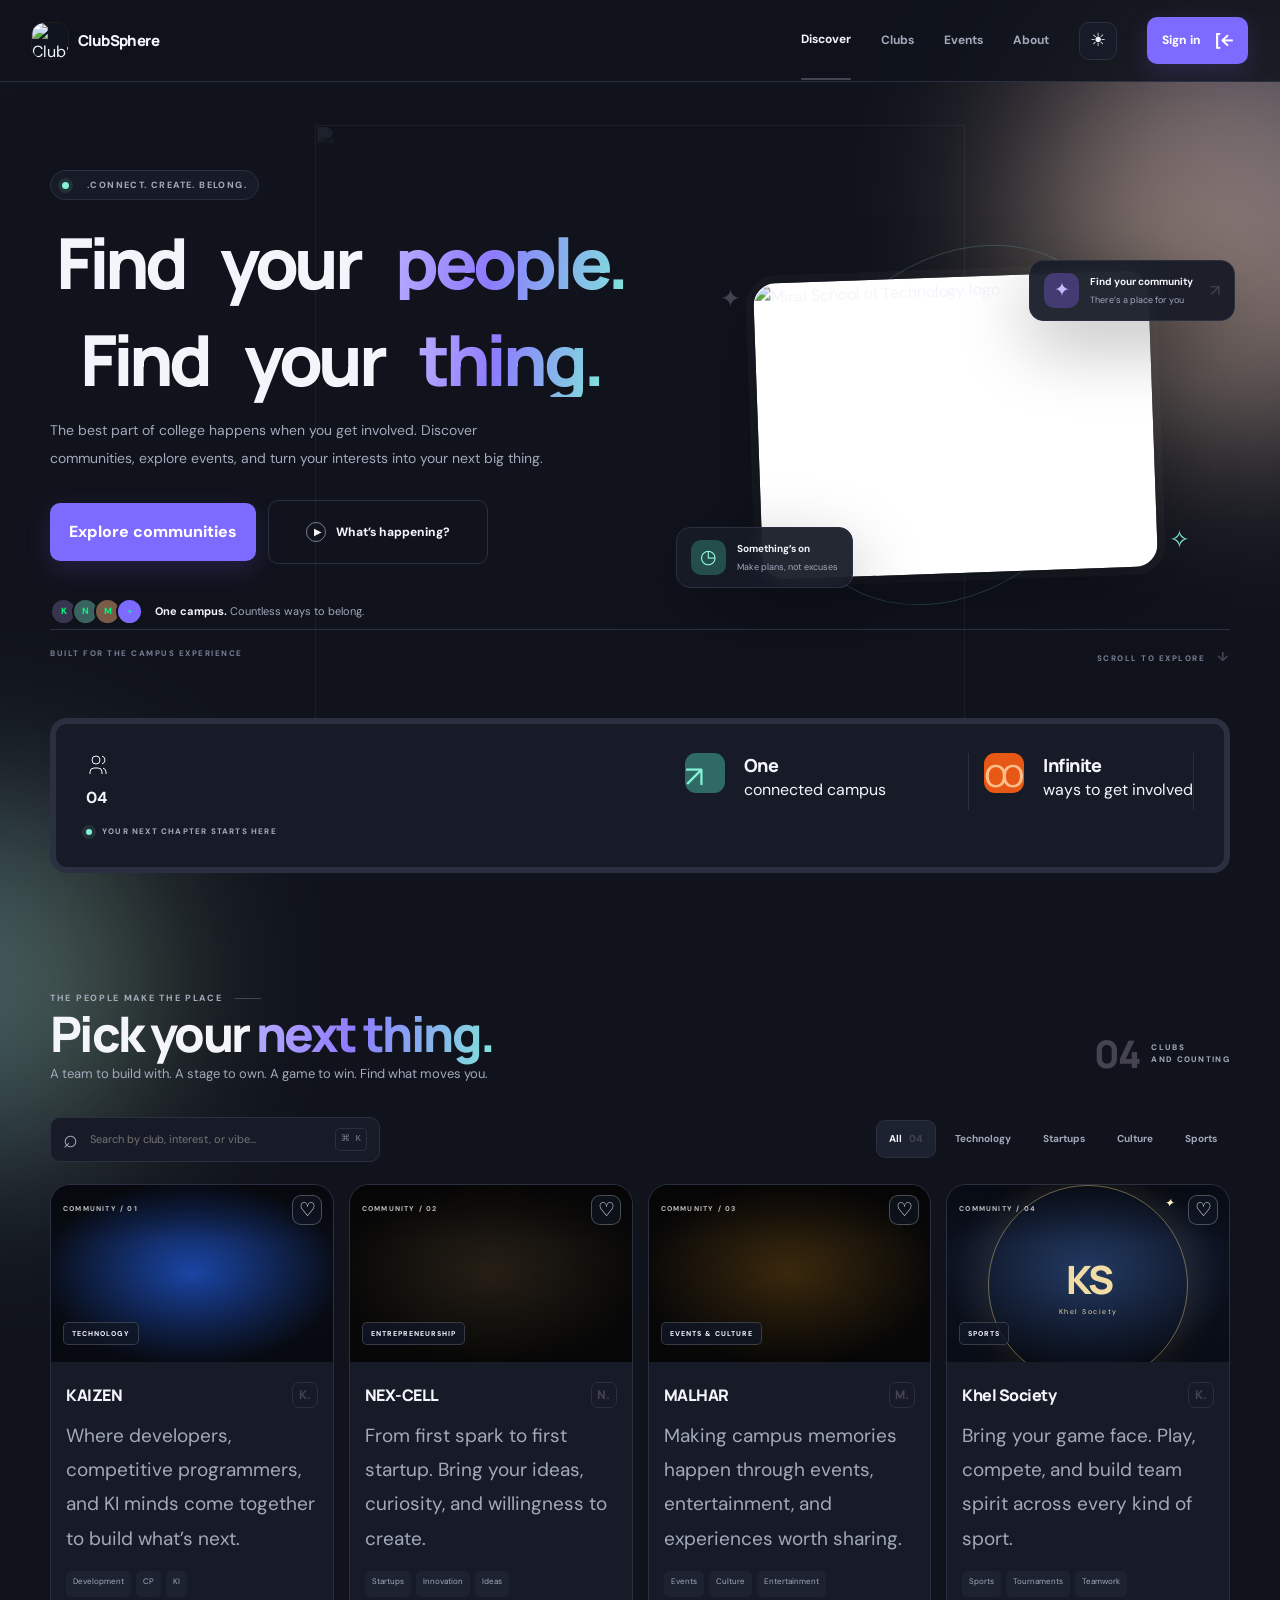
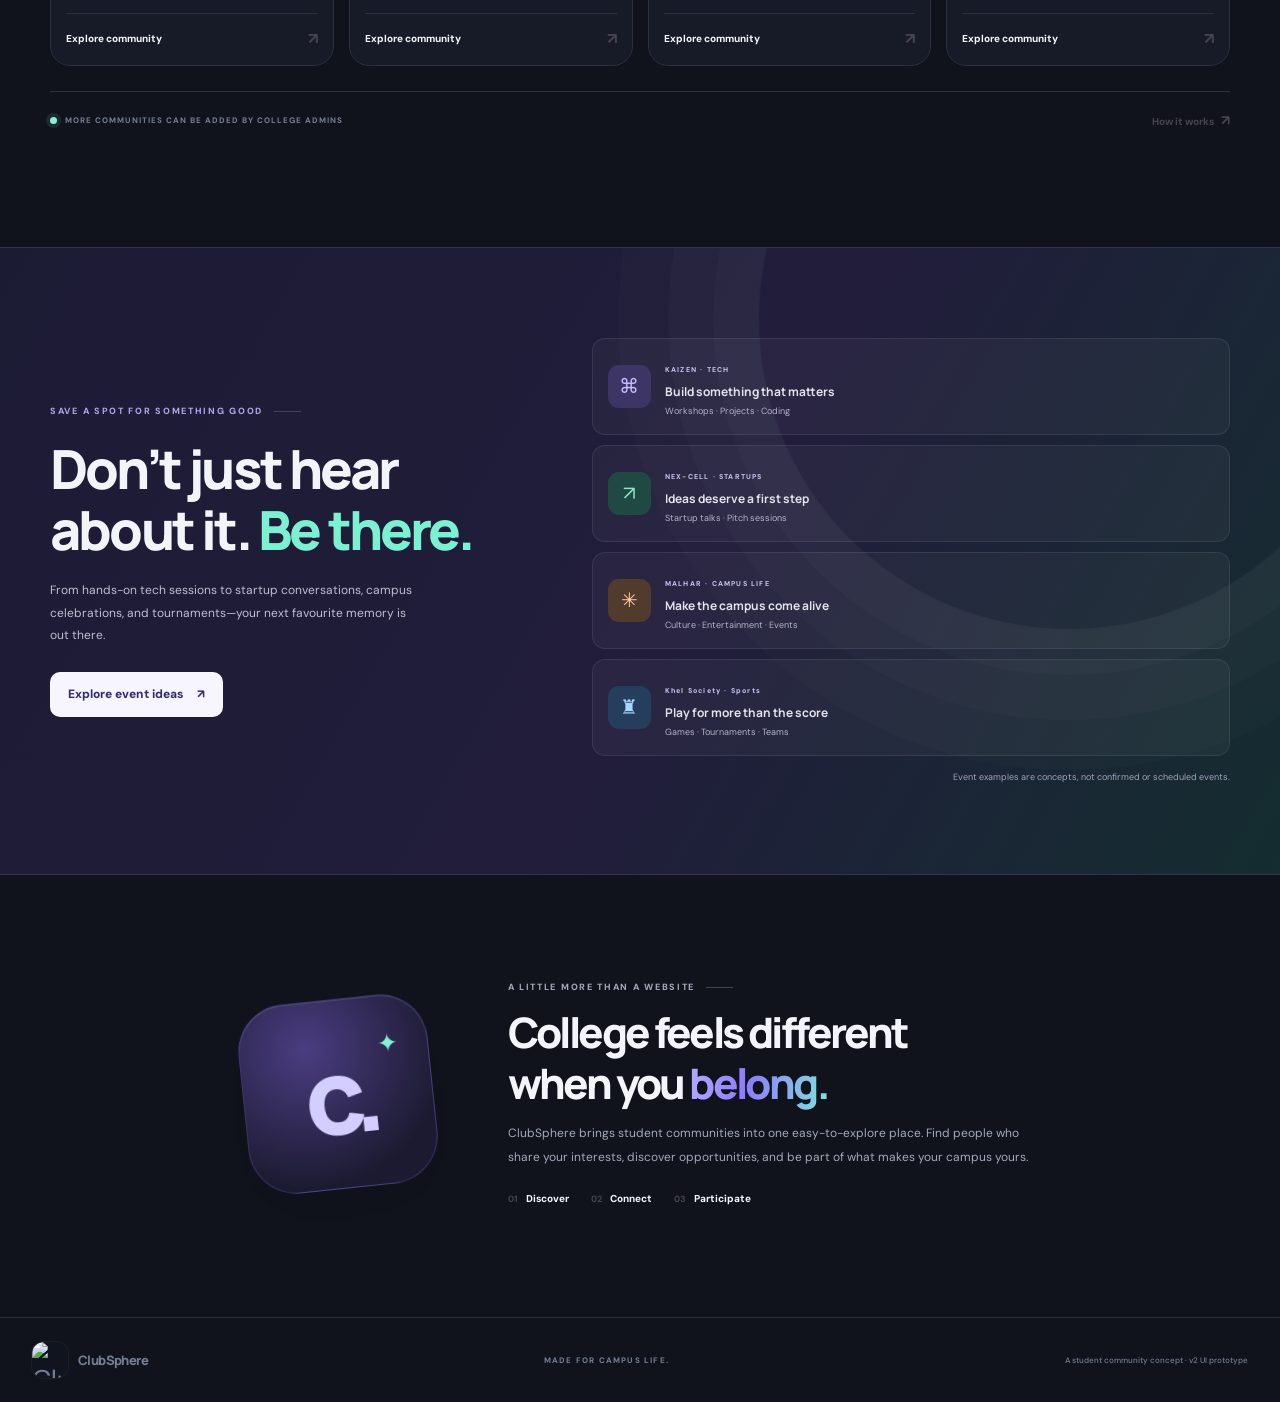
==== commit 512127a8: "Fix HTML syntax for KAIZEN club cover image" ====
--- a/index.html
+++ b/index.html
@@ -12,6 +12,7 @@
   <link rel="stylesheet" href="styles.css">
 </head>
 <body>
+  
 
 <!-- ==========================================
      SCROLLING BACKGROUND SPINNER
@@ -136,7 +137,7 @@
       </div>
       <div class="club-grid" id="clubGrid" >
         <article class="club-card club-kaizen" data-name="kaizen tech technology development competitive programming cp ki coding software" data-category="Technology">
-          <div class="club-cover"><img src="assets/kaizen.png" alt="KAIZEN Tech club logo"><span class="cover-index">COMMUNITY / 01</span><button class="favorite" data-favorite="KAIZEN" aria-label="Save KAIZEN to favourites" aria-pressed="false">♡</button><span class="category-tag">TECHNOLOGY</span></div>
+          <div class="club-cover"><img src="assets/kaizen.jpg" alt="KAIZEN Tech club logo" ><span class="cover-index">COMMUNITY / 01</span><button class="favorite" data-favorite="KAIZEN" aria-label="Save KAIZEN to favourites" aria-pressed="false">♡</button><span class="category-tag">TECHNOLOGY</span></div>
           <div class="club-body"><div class="club-heading"><h3 class="ascii-glitchn">KAIZEN</h3><span class="club-mark">K.</span></div><p class="stagger-text">Where developers, competitive programmers, and KI minds come together to build what’s next.</p><div class="tag-row"><span>Development</span><span>CP</span><span>KI</span></div><button class="card-action" data-club="KAIZEN">Explore community <span>↗</span></button></div>
         </article>
         <article class="club-card club-nex" data-name="nex-cell nex cell entrepreneurship startups innovation ideas business create" data-category="Entrepreneurship">
@@ -191,4 +192,4 @@
   <div class="toast" id="toast" role="status" aria-live="polite"><span>✓</span><p id="toastMessage">Saved</p></div>
   <script src="script.js"></script>
 </body>
-</html>+</html>
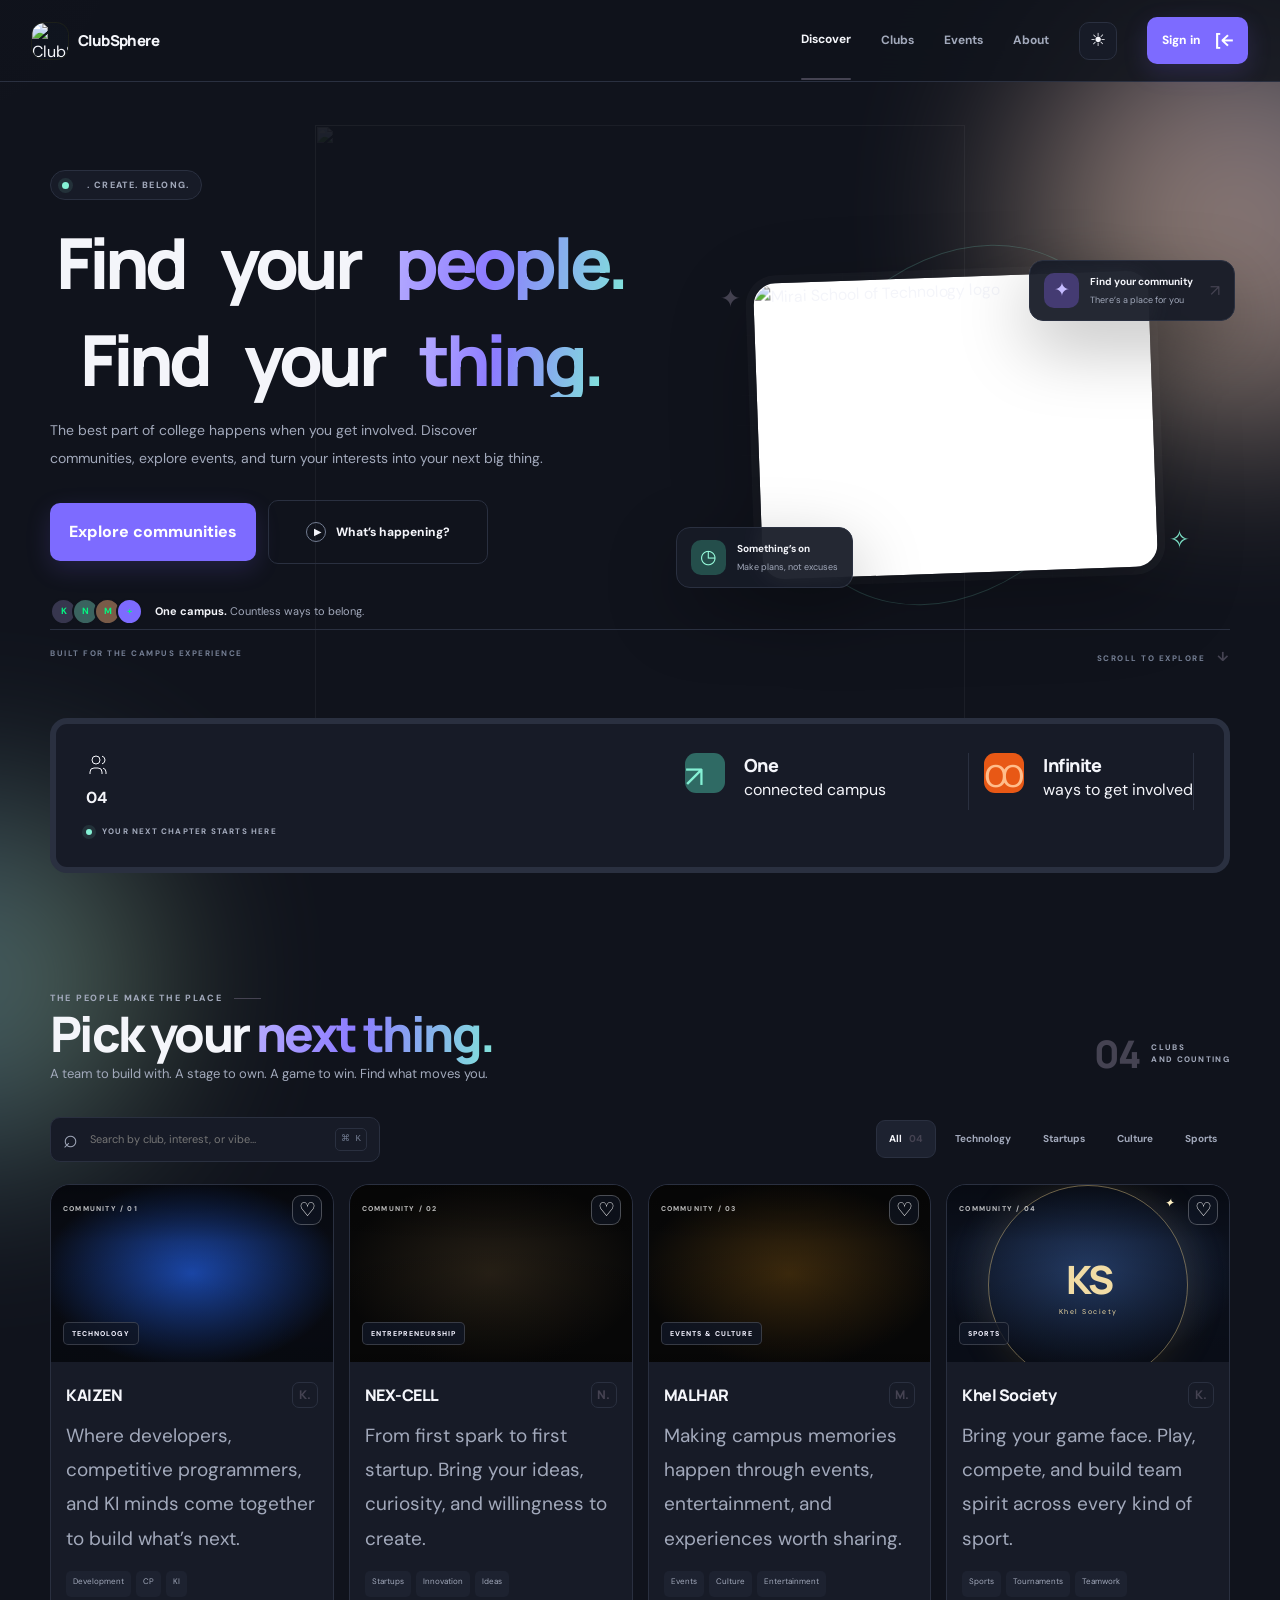
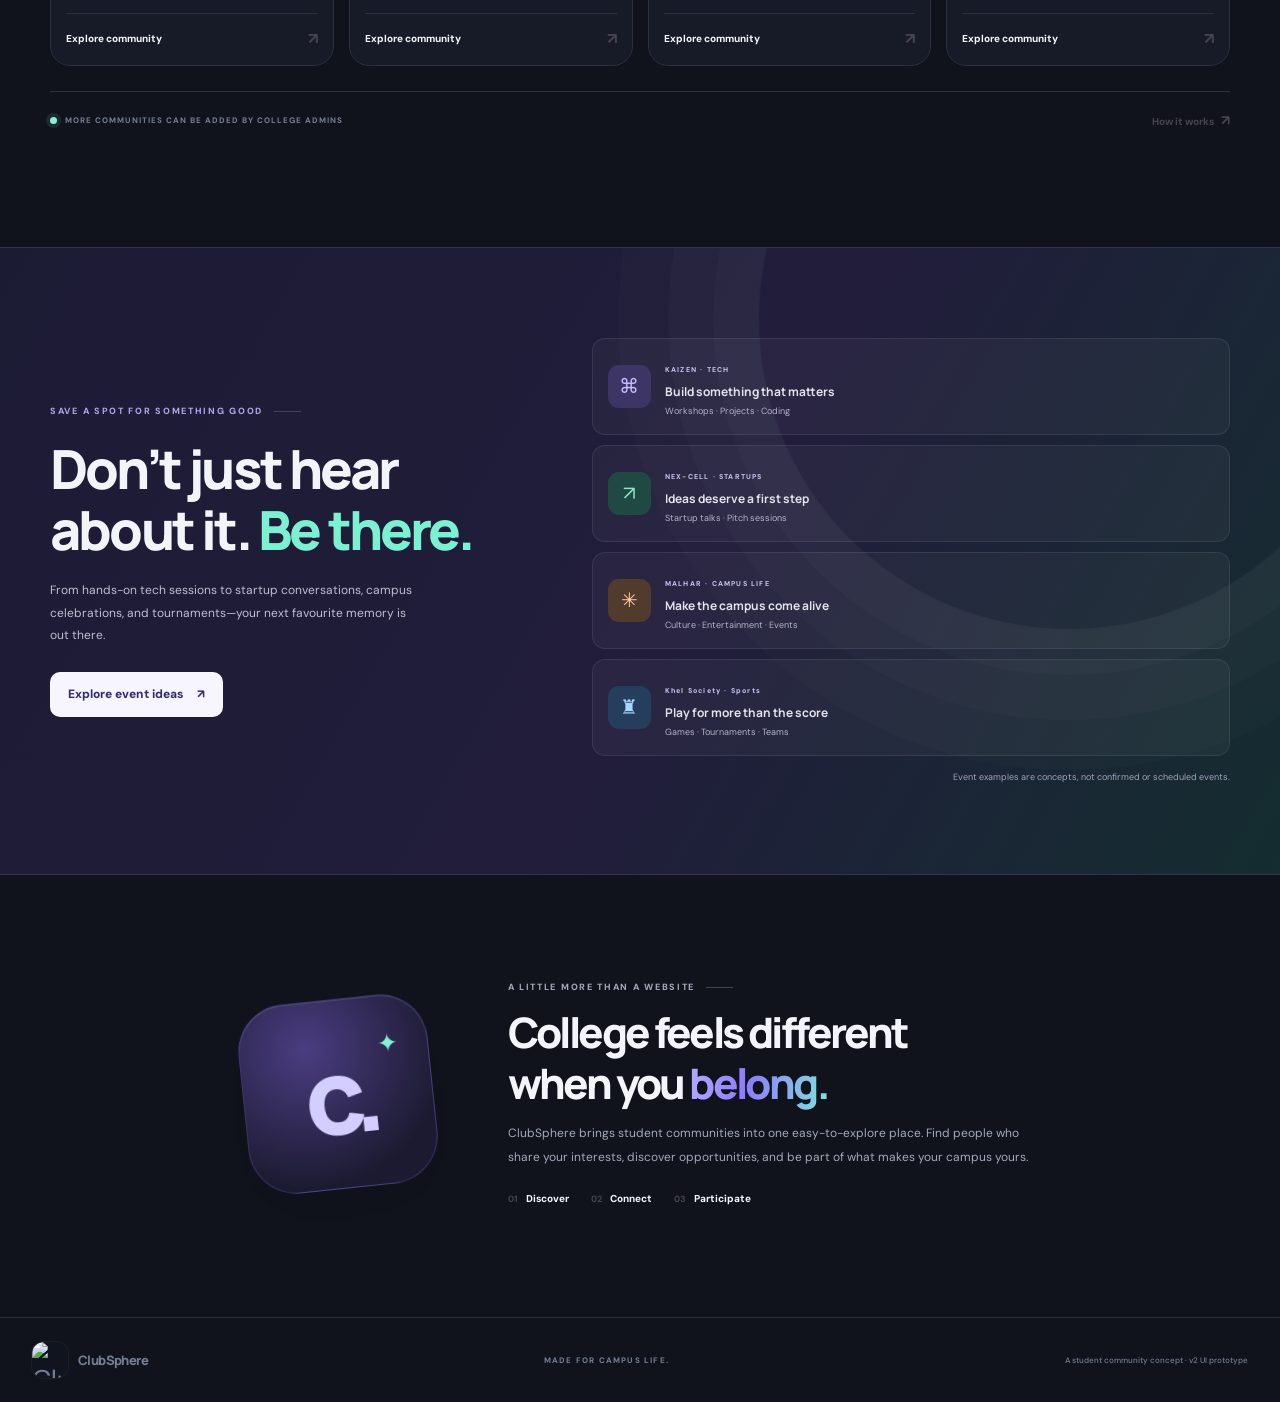
==== commit 77910377: "Remove 'CONNECT' from campus status message" ====
--- a/index.html
+++ b/index.html
@@ -48,7 +48,7 @@
 <div class="live-pill" id="campus-status">
   <span class="pulse"></span>
   <span id="campus-status-text">OFFLINE</span>
-  <span class="ascii-glitchn"> .CONNECT. CREATE. BELONG.</span>
+  <span class="ascii-glitchn"> . CREATE. BELONG.</span>
 </div>
 
         <!-- <div class="live-pill"><span class="pulse"></span> YOUR CAMPUS, IN ONE PLACE</div> -->
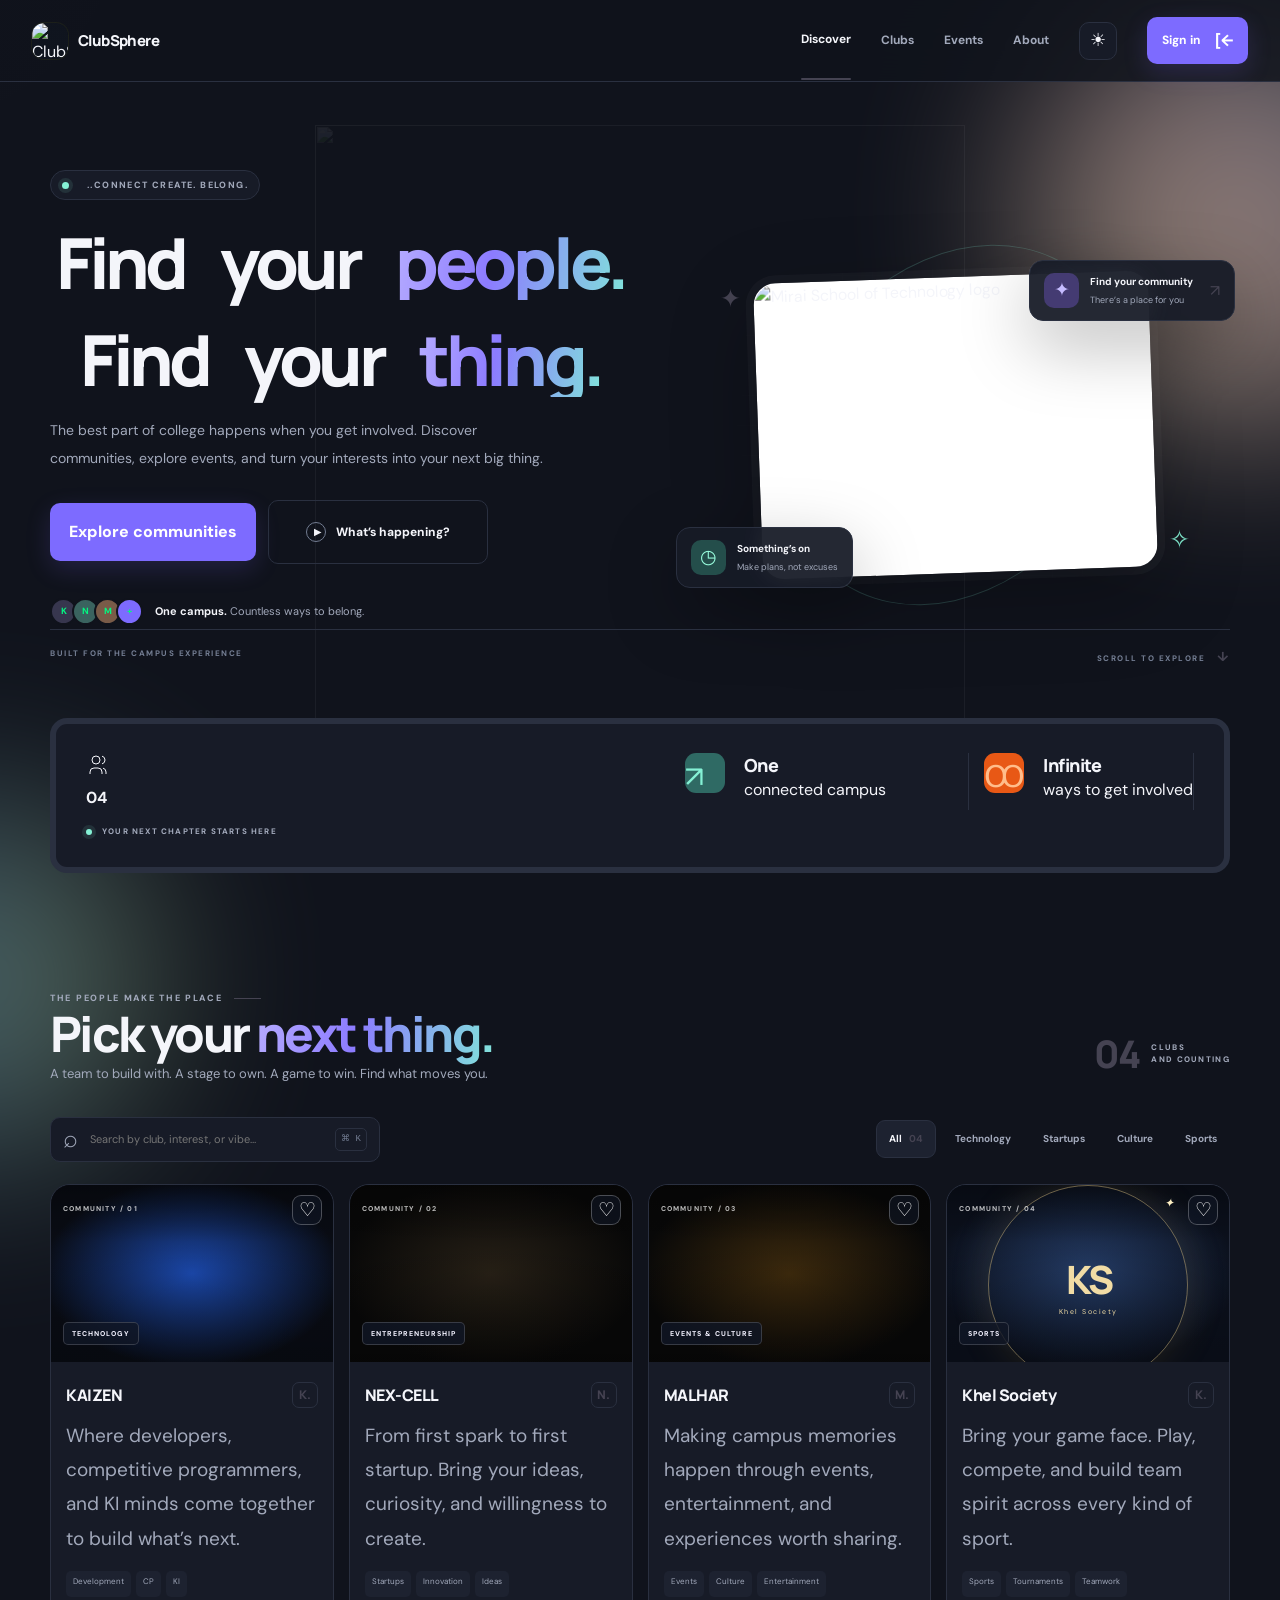
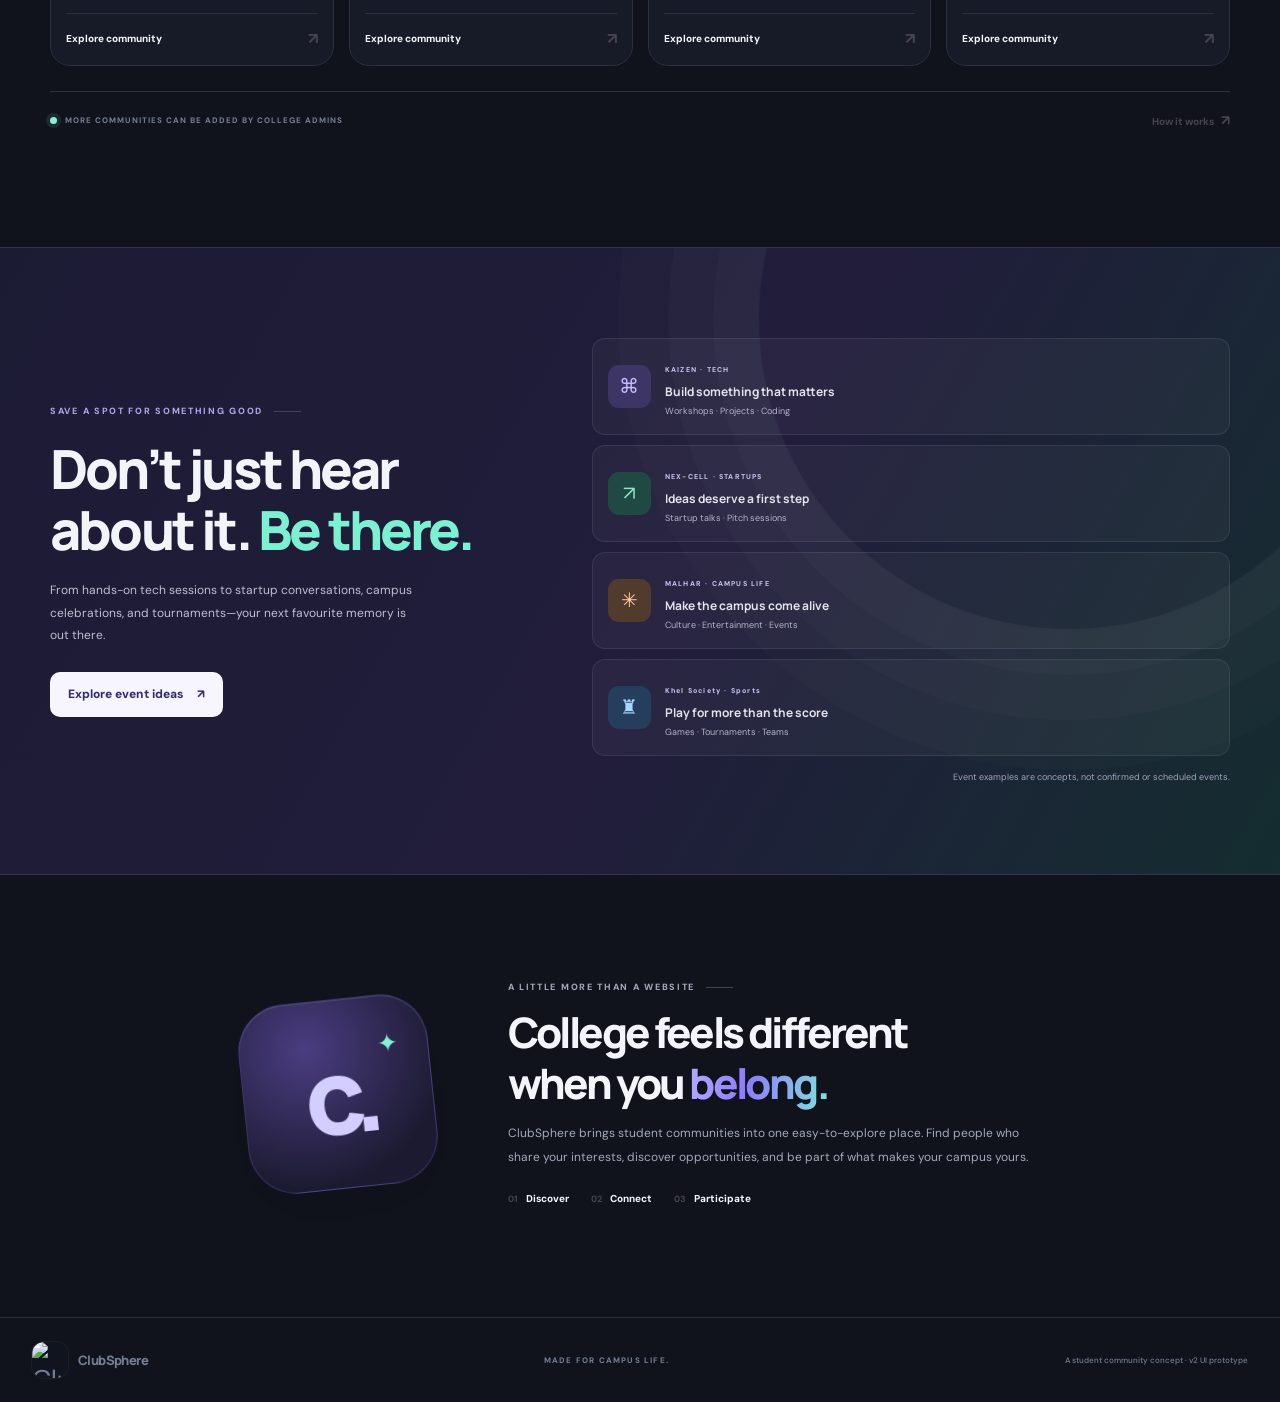
==== commit ce6d1e85: "Update campus status text in index.html" ====
--- a/index.html
+++ b/index.html
@@ -48,7 +48,7 @@
 <div class="live-pill" id="campus-status">
   <span class="pulse"></span>
   <span id="campus-status-text">OFFLINE</span>
-  <span class="ascii-glitchn"> . CREATE. BELONG.</span>
+  <span class="ascii-glitchn"> ..CONNECT CREATE. BELONG.</span>
 </div>
 
         <!-- <div class="live-pill"><span class="pulse"></span> YOUR CAMPUS, IN ONE PLACE</div> -->
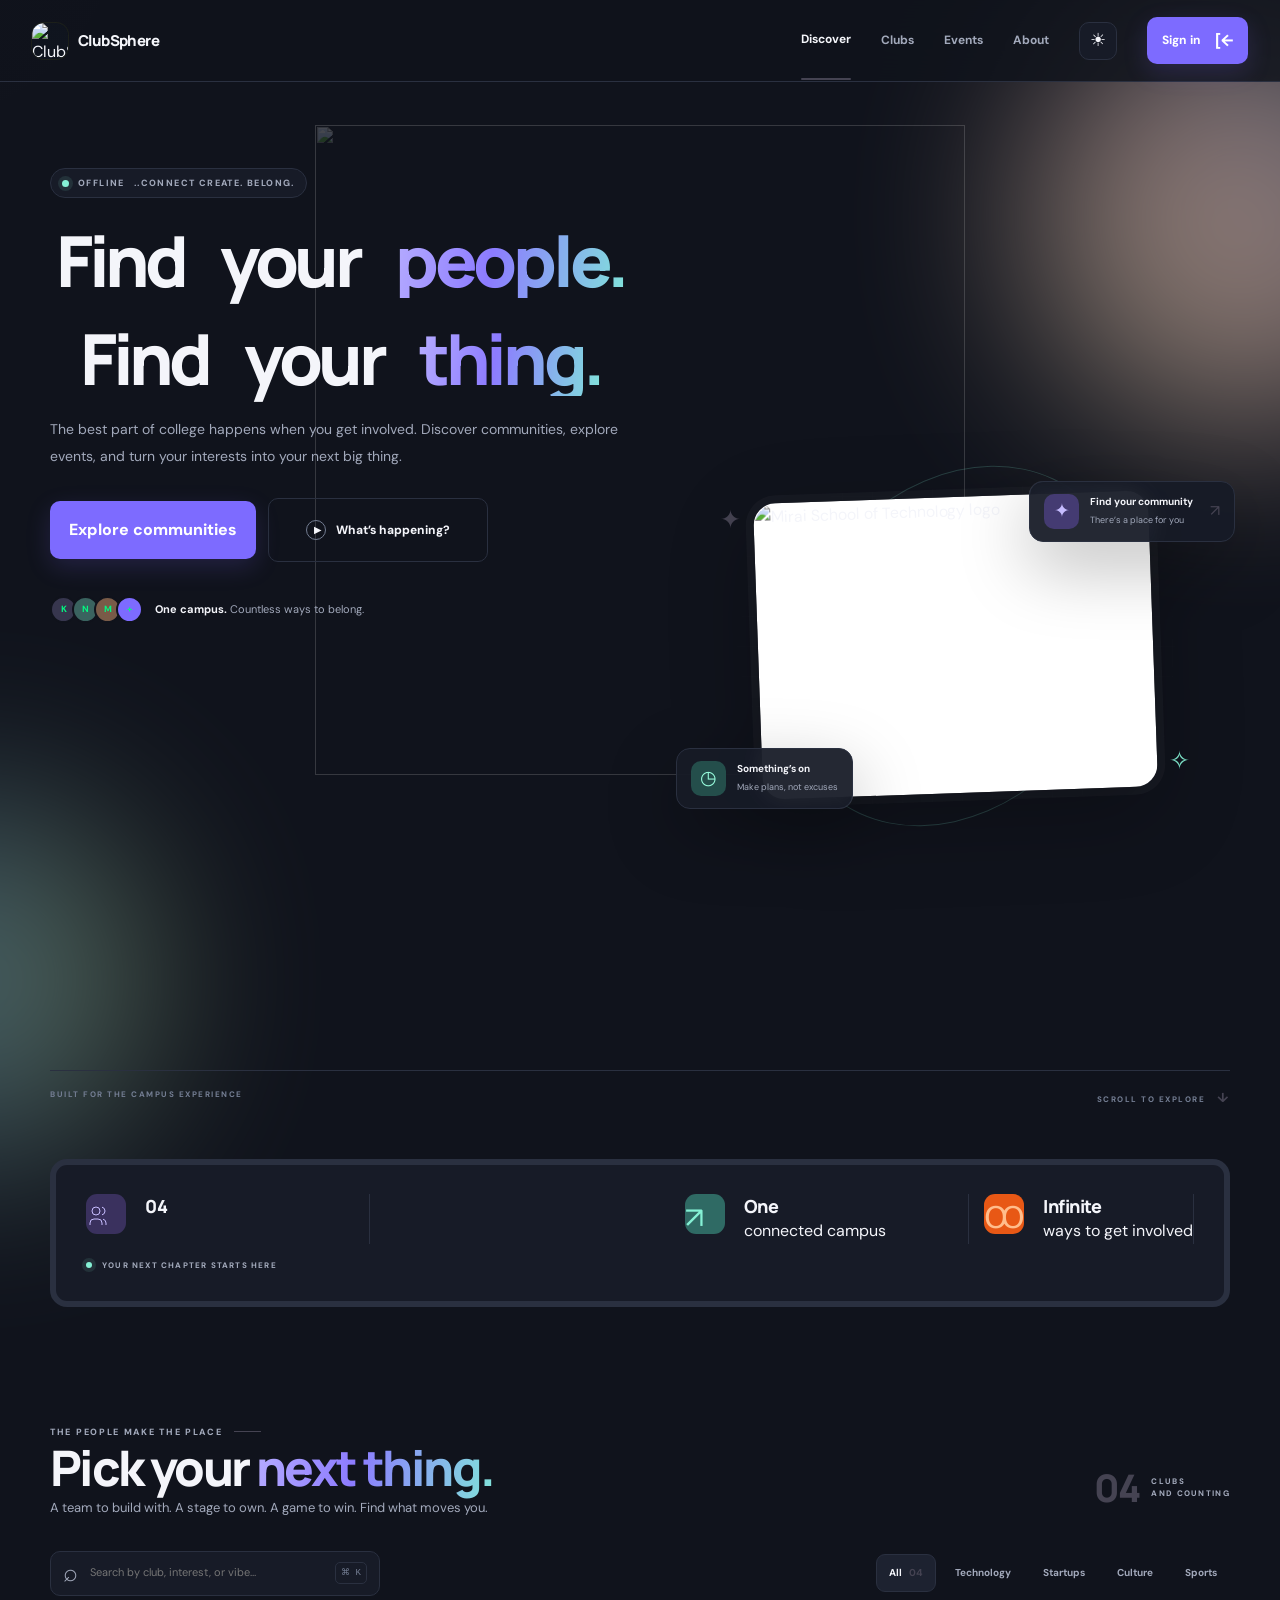
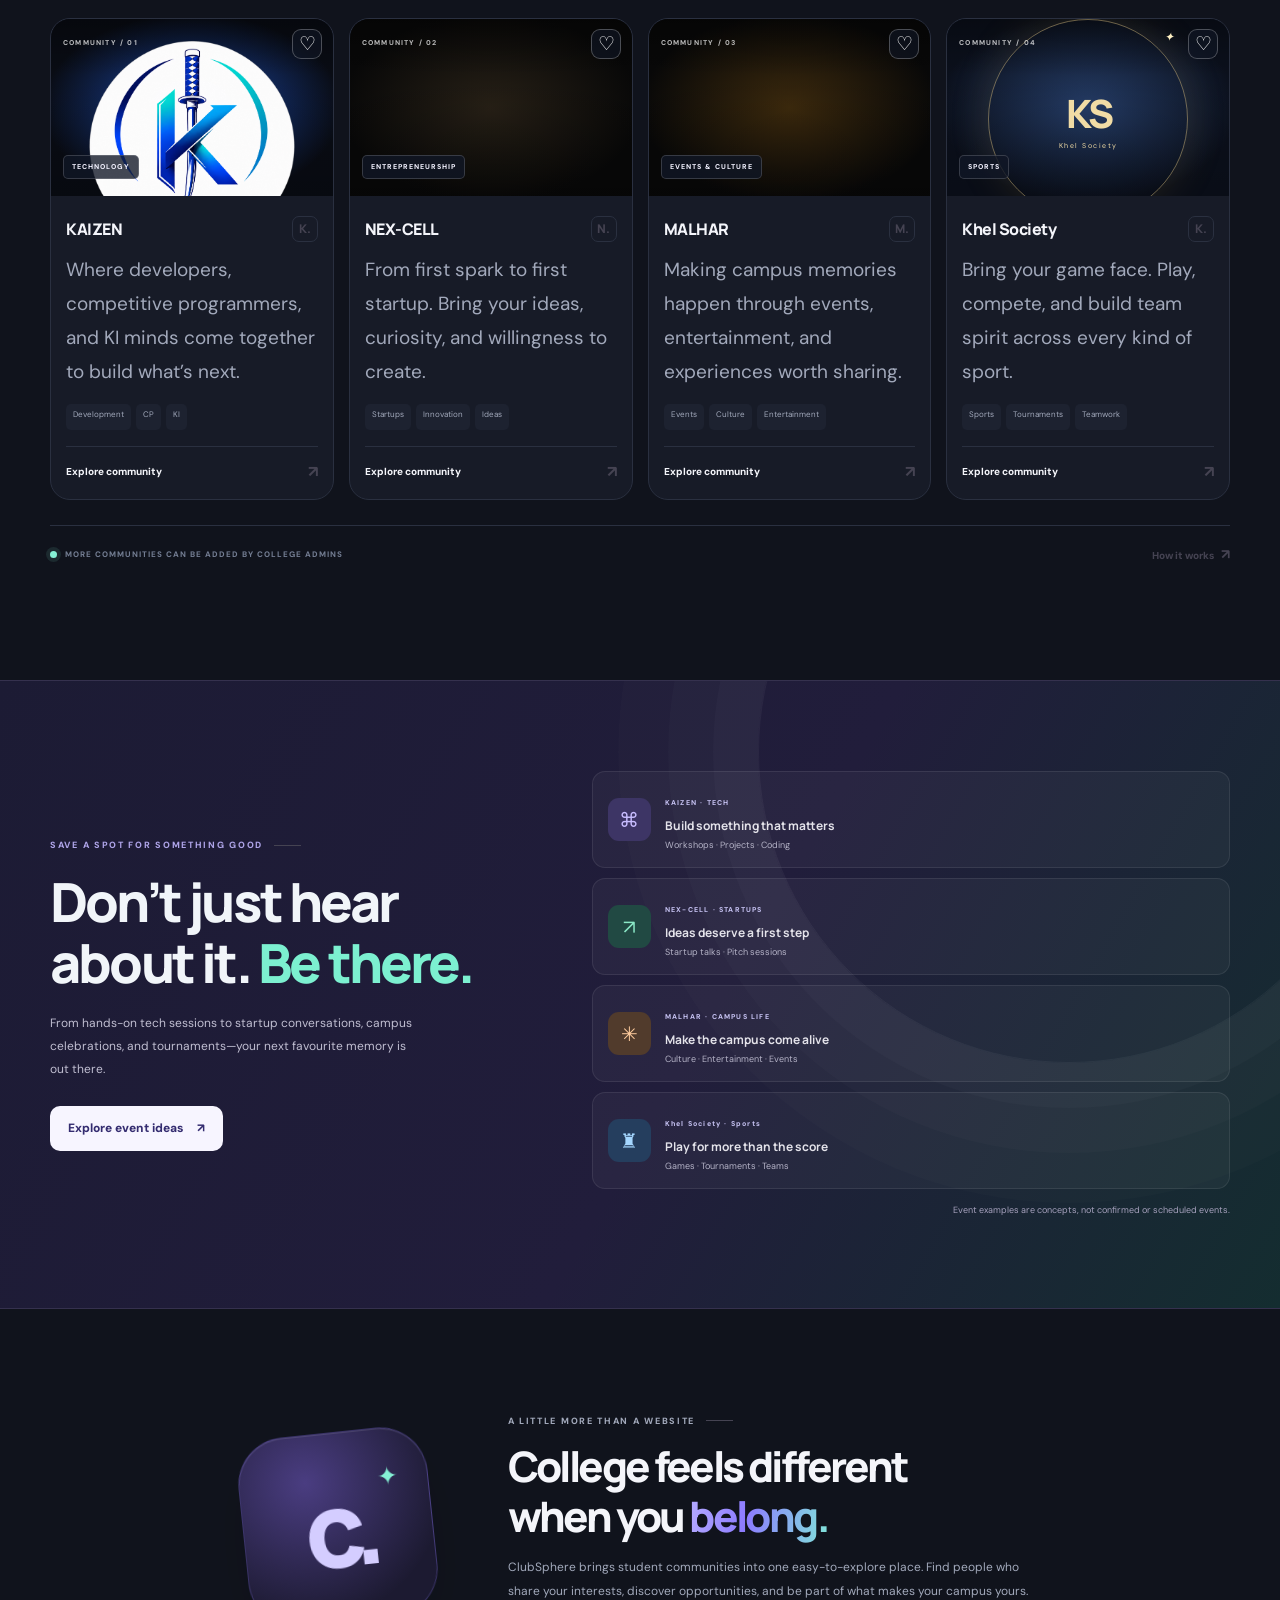
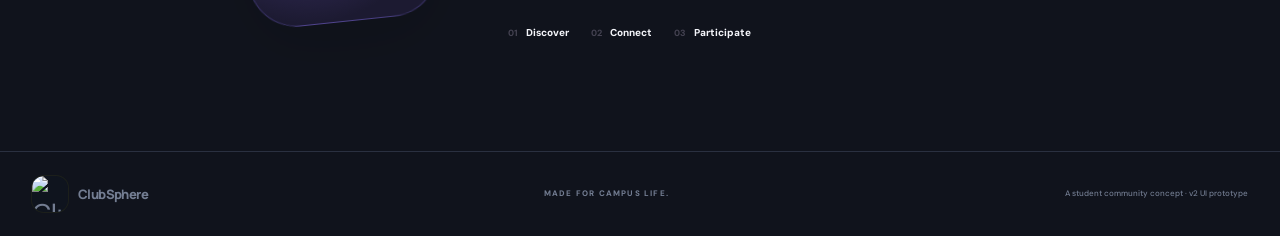
==== commit 868a81e1: "update" ====
--- a/index.html
+++ b/index.html
@@ -37,7 +37,7 @@
     <nav class="navigation" id="navigation" aria-label="Main navigation">
       <a class="nav-item active" href="#home">Discover</a><a class="nav-item" href="#clubs">Clubs</a><a class="nav-item" href="#events">Events</a><a class="nav-item" href="#about">About</a>
       <button class="icon-button" id="themeToggle" aria-label="Switch color theme" title="Switch theme"><span id="themeIcon"> 🔆 </span></button>
-      <button class="button button-primary nav-signin" id="signInBtn">Sign in <span>[←</span></button>
+      <a class="button button-primary nav-signin" id="signInBtn" href="login.html">Sign in <span>[←</span></a>
     </nav>
   </header>
 
@@ -58,7 +58,7 @@
   <span class="fall-word">
     <span class="stagger-text">Find</span>
     <span class="stagger-text">your</span>
-    <span class="gradient-text" class="stagger-text" > people. </span>
+    <span class="gradient-text"> people. </span>
   </span>
   <span class="fall-word">
     <span class="stagger-text">Find</span>
@@ -67,12 +67,17 @@
   </span>
 </h1>
 
-        <p class="hero-lede" class="ascii-glitch">The best part of college happens when you get involved. Discover communities, explore events, and turn your interests into your next big thing.</p>
+        <p class="hero-lede ascii-glitch">The best part of college happens when you get involved. Discover communities, explore events, and turn your interests into your next big thing.</p>
         <div class="hero-cta"><a href="#clubs" class="button button-primary button-xl"><span class="ascii-glitchn">Explore communities </span> </a>
-<a href="#events" class="button button-ghost button-xl creepy-button">
+
+<a href="#"
+   class="button button-ghost button-xl creepy-button"
+   onclick="openCampusVideo(); return false;"
+   aria-label="Watch What's happening? video">
+
   <span class="creepy-button-cover">
-    <span class="play-icon"> ▶</span>
-        What’s happening?
+    <span class="play-icon">▶</span>
+    What’s happening?
   </span>
 
   <span class="creepy-eyes" aria-hidden="true">
@@ -83,7 +88,9 @@
       <span class="creepy-pupil"></span>
     </span>
   </span>
+
 </a>
+
 </div>
         <div class="social-proof"><div class="avatar-stack"><span>K</span><span>N</span><span>M</span><span>+</span></div><span><b>One campus.</b> Countless ways to belong.</span></div>
       </div>
@@ -99,8 +106,8 @@
 
     <section class="metrics shell" aria-label="Platform highlights">
 
-<div className="metric">
-  <span className="metric-icon">
+<div class="metric">
+  <span class="metric-icon">
     <svg
       xmlns="http://www.w3.org/2000/svg"
       width="24"
@@ -136,17 +143,17 @@
         <div class="filters" role="group" aria-label="Filter clubs"><button class="filter active" data-filter="all">All <span>04</span></button><button class="filter" data-filter="Technology">Technology</button><button class="filter" data-filter="Entrepreneurship">Startups</button><button class="filter" data-filter="Events">Culture</button><button class="filter" data-filter="Sports">Sports</button></div>
       </div>
       <div class="club-grid" id="clubGrid" >
-        <article class="club-card club-kaizen" data-name="kaizen tech technology development competitive programming cp ki coding software" data-category="Technology">
-          <div class="club-cover"><img src="assets/kaizen.jpg" alt="KAIZEN Tech club logo" ><span class="cover-index">COMMUNITY / 01</span><button class="favorite" data-favorite="KAIZEN" aria-label="Save KAIZEN to favourites" aria-pressed="false">♡</button><span class="category-tag">TECHNOLOGY</span></div>
+        <article class="club-card club-kaizen" data-name="kaizen tech technology development competitive programming cp ki coding software" data-category="Technology" data-club="KAIZEN">
+          <div class="club-cover"><img src="assets/Kaizen.jpg" alt="KAIZEN Tech club logo"><span class="cover-index">COMMUNITY / 01</span><button class="favorite" data-favorite="KAIZEN" aria-label="Save KAIZEN to favourites" aria-pressed="false">♡</button><span class="category-tag">TECHNOLOGY</span></div>
           <div class="club-body"><div class="club-heading"><h3 class="ascii-glitchn">KAIZEN</h3><span class="club-mark">K.</span></div><p class="stagger-text">Where developers, competitive programmers, and KI minds come together to build what’s next.</p><div class="tag-row"><span>Development</span><span>CP</span><span>KI</span></div><button class="card-action" data-club="KAIZEN">Explore community <span>↗</span></button></div>
         </article>
-        <article class="club-card club-nex" data-name="nex-cell nex cell entrepreneurship startups innovation ideas business create" data-category="Entrepreneurship">
+        <article class="club-card club-nex" data-name="nex-cell nex cell entrepreneurship startups innovation ideas business create" data-category="Entrepreneurship" data-club="NEX-CELL">
           <div class="club-cover"><img src="assets/nex-cell.png" alt="NEX-CELL club logo"><span class="cover-index">COMMUNITY / 02</span><button class="favorite" data-favorite="NEX-CELL" aria-label="Save NEX-CELL to favourites" aria-pressed="false">♡</button><span class="category-tag">ENTREPRENEURSHIP</span></div>
-          <div class="club-body"><div class="club-heading""><h3 class="ascii-glitchn">NEX-CELL</h3><span class="club-mark">N.</span></div><p class="stagger-text">From first spark to first startup. Bring your ideas, curiosity, and willingness to create.</p><div class="tag-row"><span>Startups</span><span>Innovation</span><span>Ideas</span></div><button class="card-action" data-club="NEX-CELL">Explore community <span>↗</span></button></div>
+          <div class="club-body"><div class="club-heading"><h3 class="ascii-glitchn">NEX-CELL</h3><span class="club-mark">N.</span></div><p class="stagger-text">From first spark to first startup. Bring your ideas, curiosity, and willingness to create.</p><div class="tag-row"><span>Startups</span><span>Innovation</span><span>Ideas</span></div><button class="card-action" data-club="NEX-CELL">Explore community <span>↗</span></button></div>
         </article>
         <article class="club-card club-malhar" data-name="malhar event events entertainment culture cultural organizing college fest" data-category="Events">
           <div class="club-cover"><img src="assets/malhar.png" alt="MALHAR club logo"><span class="cover-index">COMMUNITY / 03</span><button class="favorite" data-favorite="MALHAR" aria-label="Save MALHAR to favourites" aria-pressed="false">♡</button><span class="category-tag">EVENTS & CULTURE</span></div>
-          <div class="club-body"><div class="club-heading""><h3 class="ascii-glitchn">MALHAR</h3><span class="club-mark">M.</span></div><p class="stagger-text">Making campus memories happen through events, entertainment, and experiences worth sharing.</p><div class="tag-row"><span>Events</span><span>Culture</span><span>Entertainment</span></div><button class="card-action" data-club="MALHAR">Explore community <span>↗</span></button></div>
+          <div class="club-body"><div class="club-heading"><h3 class="ascii-glitchn">MALHAR</h3><span class="club-mark">M.</span></div><p class="stagger-text">Making campus memories happen through events, entertainment, and experiences worth sharing.</p><div class="tag-row"><span>Events</span><span>Culture</span><span>Entertainment</span></div><button class="card-action" data-club="MALHAR">Explore community <span>↗</span></button></div>
         </article>
         <article class="club-card club-khel" data-name="khel society sports games tournaments football cricket athletics team" data-category="Sports">
           <div class="club-cover"><div class="khel-logo"><strong>KS</strong><span>Khel Society</span><i>✦</i></div><span class="cover-index">COMMUNITY / 04</span><button class="favorite" data-favorite="Khel Society" aria-label="Save Khel Society to favourites" aria-pressed="false">♡</button><span class="category-tag">SPORTS</span></div>
@@ -190,6 +197,57 @@
 
   <dialog id="appDialog" class="app-dialog"><button class="dialog-x" id="dialogClose" aria-label="Close dialog">×</button><div class="dialog-art" id="dialogArt">✦</div><div class="section-kicker" id="dialogKicker">CAMPUS CIRCLE</div><h2 id="dialogTitle">Find your people.</h2><p id="dialogBody">Explore your campus community.</p><div class="dialog-callout" id="dialogCallout">This is a front-end prototype. Real accounts and actions require a secure backend.</div><button class="button button-primary dialog-confirm" id="dialogConfirm">Sounds good <span>↗</span></button></dialog>
   <div class="toast" id="toast" role="status" aria-live="polite"><span>✓</span><p id="toastMessage">Saved</p></div>
+
+<!-- KAIZEN hanging-book overlay -->
+<div id="kaizenOverlay" class="kaizen-overlay" hidden>
+  <iframe
+    src="kaizen-hanging.html"
+    class="kaizen-frame"
+    tabindex="0"
+    title="KAIZEN Club Members">
+  </iframe>
+</div>
+
+<!-- MALHAR hanging-book overlay -->
+<div id="malharOverlay" class="malhar-overlay" hidden>
+  <button id="closeMalhar" class="close-malhar"
+          aria-label="Close MALHAR book">&times;</button>
+
+  <iframe
+    src="hanging.html"
+    class="malhar-frame"
+    title="MALHAR Club Members">
+  </iframe>
+</div>
+
+<!-- NEX-CELL member-book overlay -->
+<div id="nexCellOverlay" class="nex-cell-overlay" role="dialog"
+     aria-modal="true" aria-label="NEX-CELL member book" hidden>
+  <button id="closeNexCell" class="close-nex-cell"
+          aria-label="Close NEX-CELL book">&times;</button>
+  <iframe
+    src="nex-cell.html"
+    id="nexCellFrame"
+    class="nex-cell-frame"
+    title="NEX-CELL member profiles">
+  </iframe>
+</div>
+<div id="videoOverlay" class="video-overlay">
+    <div class="video-box">
+        <button id="closeVideo" class="video-close"
+                aria-label="Close video">&times;</button>
+
+        <iframe
+            id="youtubePlayer"
+            title="What's happening? YouTube video"
+            src=""
+            allow="autoplay; encrypted-media; picture-in-picture; fullscreen"
+            referrerpolicy="strict-origin-when-cross-origin"
+            allowfullscreen>
+        </iframe>
+    </div>
+</div>
+
   <script src="script.js"></script>
 </body>
 </html>
--- a/styles.css
+++ b/styles.css
@@ -366,7 +366,7 @@
 }
 .hero-copy
 {
-  padding-bottom:55px
+  padding-bottom:500px
 }
 .live-pill
 {
@@ -2164,7 +2164,7 @@
 ========================================== */
 
 :root {
-    --spinner-opacity: 0.07;
+    --spinner-opacity: 0.22;
     --spinner-size: min(72vw, 650px);
 }
 
@@ -2217,7 +2217,7 @@
 @media (max-width: 650px) {
     :root {
         --spinner-size: 80vw;
-        --spinner-opacity: 0.40px;
+        --spinner-opacity: 0.26;
     }
 }
 
@@ -2492,9 +2492,142 @@
   }
 }
 
-
-
-
-
-
-
+/* KAIZEN hanging-book overlay */
+.kaizen-overlay,
+.malhar-overlay,
+.nex-cell-overlay {
+  position: fixed;
+  inset: 0;
+  z-index: 99999;
+  background: rgba(0, 0, 0, 0.78);
+  backdrop-filter: blur(12px);
+}
+
+.kaizen-overlay[hidden],
+.malhar-overlay[hidden],
+.nex-cell-overlay[hidden] {
+  display: none;
+}
+
+.kaizen-frame,
+.malhar-frame,
+.nex-cell-frame {
+  width: 100%;
+  height: 100%;
+  border: none;
+  display: block;
+}
+
+.close-malhar {
+  position: absolute;
+  top: 15px;
+  right: 20px;
+  z-index: 2;
+  width: 44px;
+  height: 44px;
+  border: 1px solid #555;
+  border-radius: 50%;
+  background: #171717;
+  color: white;
+  font-size: 30px;
+  cursor: pointer;
+}
+
+.nex-cell-overlay {
+  background: rgba(5, 5, 5, 0.82);
+}
+
+.nex-cell-frame {
+  background: #171614;
+}
+
+.close-nex-cell {
+  position: absolute;
+  top: 15px;
+  right: 20px;
+  z-index: 2;
+  width: 44px;
+  height: 44px;
+  border: 1px solid rgba(201, 167, 71, 0.65);
+  border-radius: 50%;
+  background: #171614;
+  color: #f3eee4;
+  font-size: 30px;
+  cursor: pointer;
+}
+
+.close-nex-cell:hover,
+.close-nex-cell:focus-visible {
+  background: #29251b;
+  outline: 2px solid #c9a747;
+  outline-offset: 2px;
+}
+.video-overlay {
+    position: fixed;
+    inset: 0;
+    z-index: 100000;
+    display: none;
+    align-items: center;
+    justify-content: center;
+    padding: 20px;
+    background: rgba(5, 7, 15, 0.82);
+    backdrop-filter: blur(12px);
+}
+
+.video-overlay.active {
+    display: flex;
+}
+
+.video-box {
+    position: relative;
+    width: min(900px, 100%);
+    aspect-ratio: 16 / 9;
+    background: #000;
+    border: 1px solid rgba(255, 255, 255, 0.2);
+    border-radius: 16px;
+    overflow: visible;
+    box-shadow: 0 25px 80px #0008;
+}
+
+.video-box iframe {
+    width: 100%;
+    height: 100%;
+    display: block;
+    border: 0;
+    border-radius: 16px;
+}
+
+.video-close {
+    position: absolute;
+    top: -17px;
+    right: -17px;
+    z-index: 2;
+    width: 40px;
+    height: 40px;
+    border: 1px solid #ffffff55;
+    border-radius: 50%;
+    background: #171923;
+    color: white;
+    font-size: 27px;
+    cursor: pointer;
+}
+
+#whatsHappening {
+    cursor: pointer;
+}
+
+@media (max-width: 600px) {
+    .video-overlay {
+        padding: 18px;
+    }
+
+    .video-close {
+        top: -14px;
+        right: -8px;
+    }
+}
+
+
+
+
+
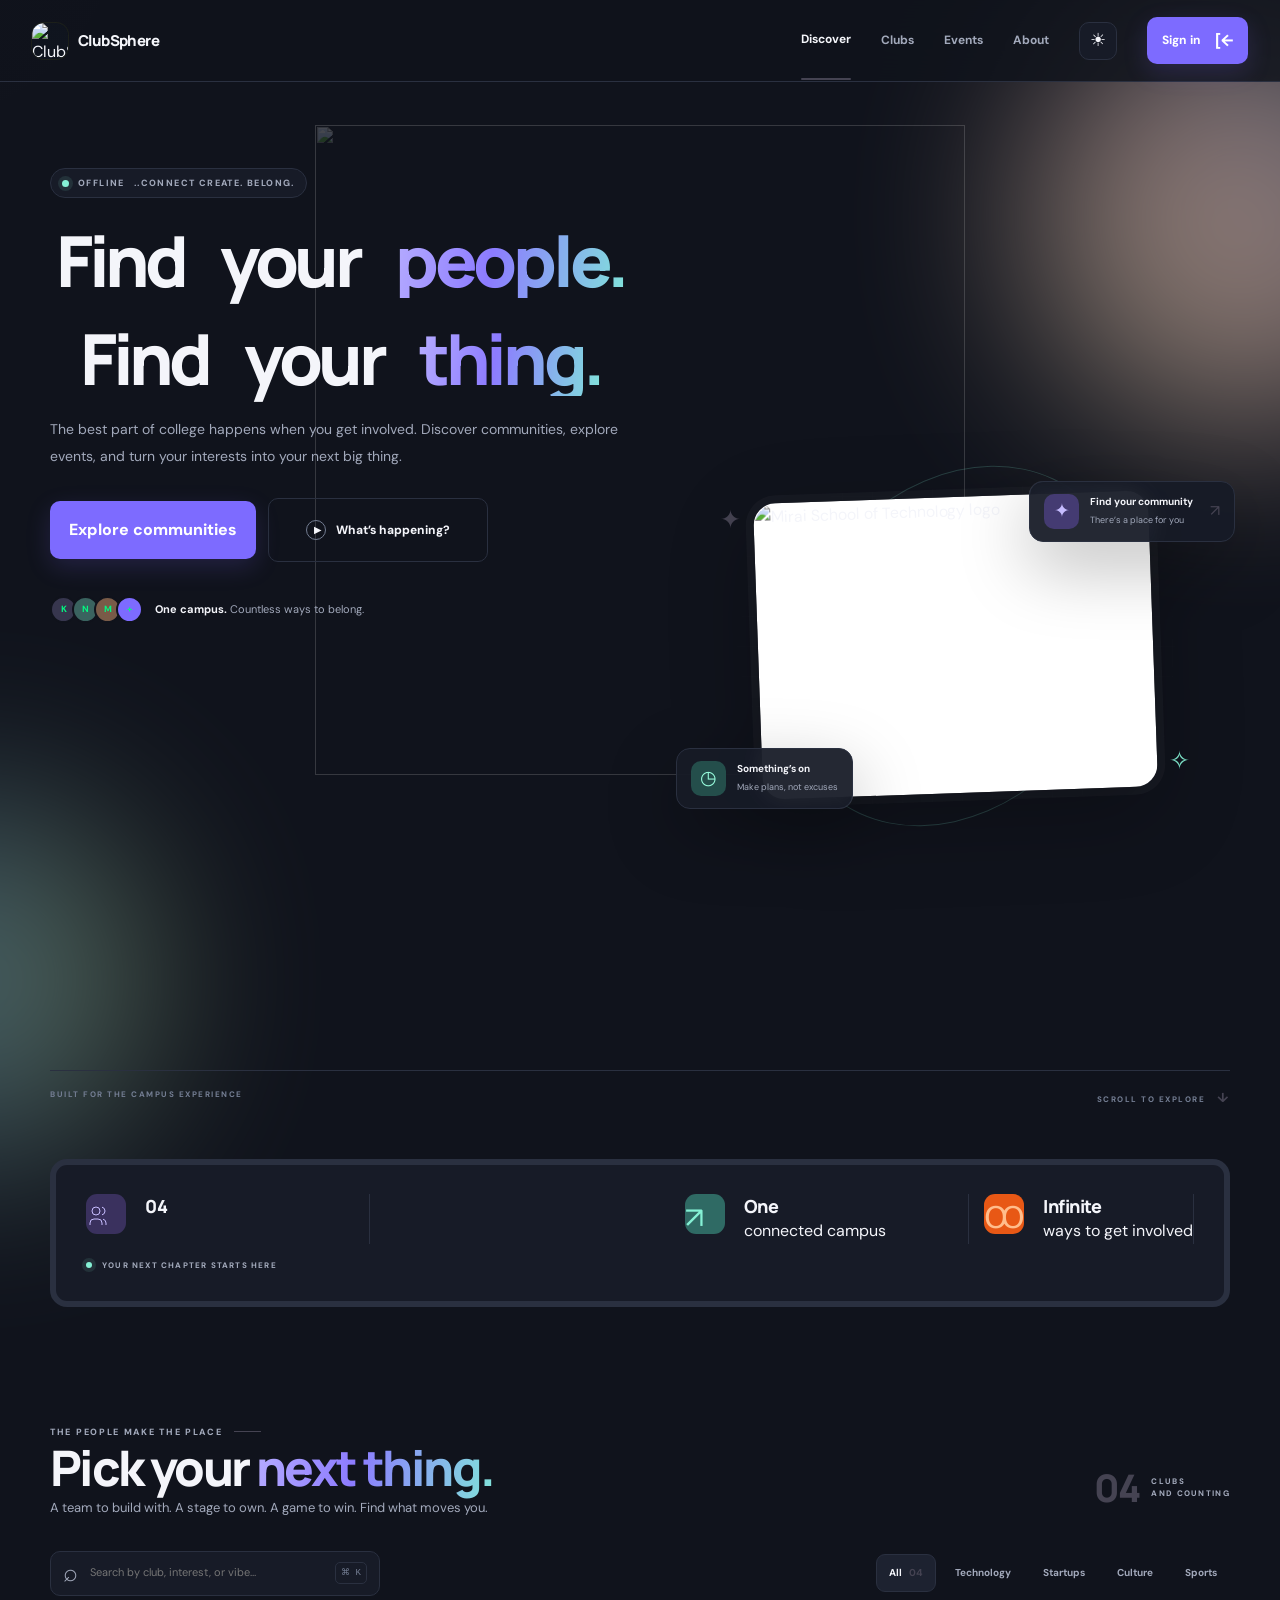
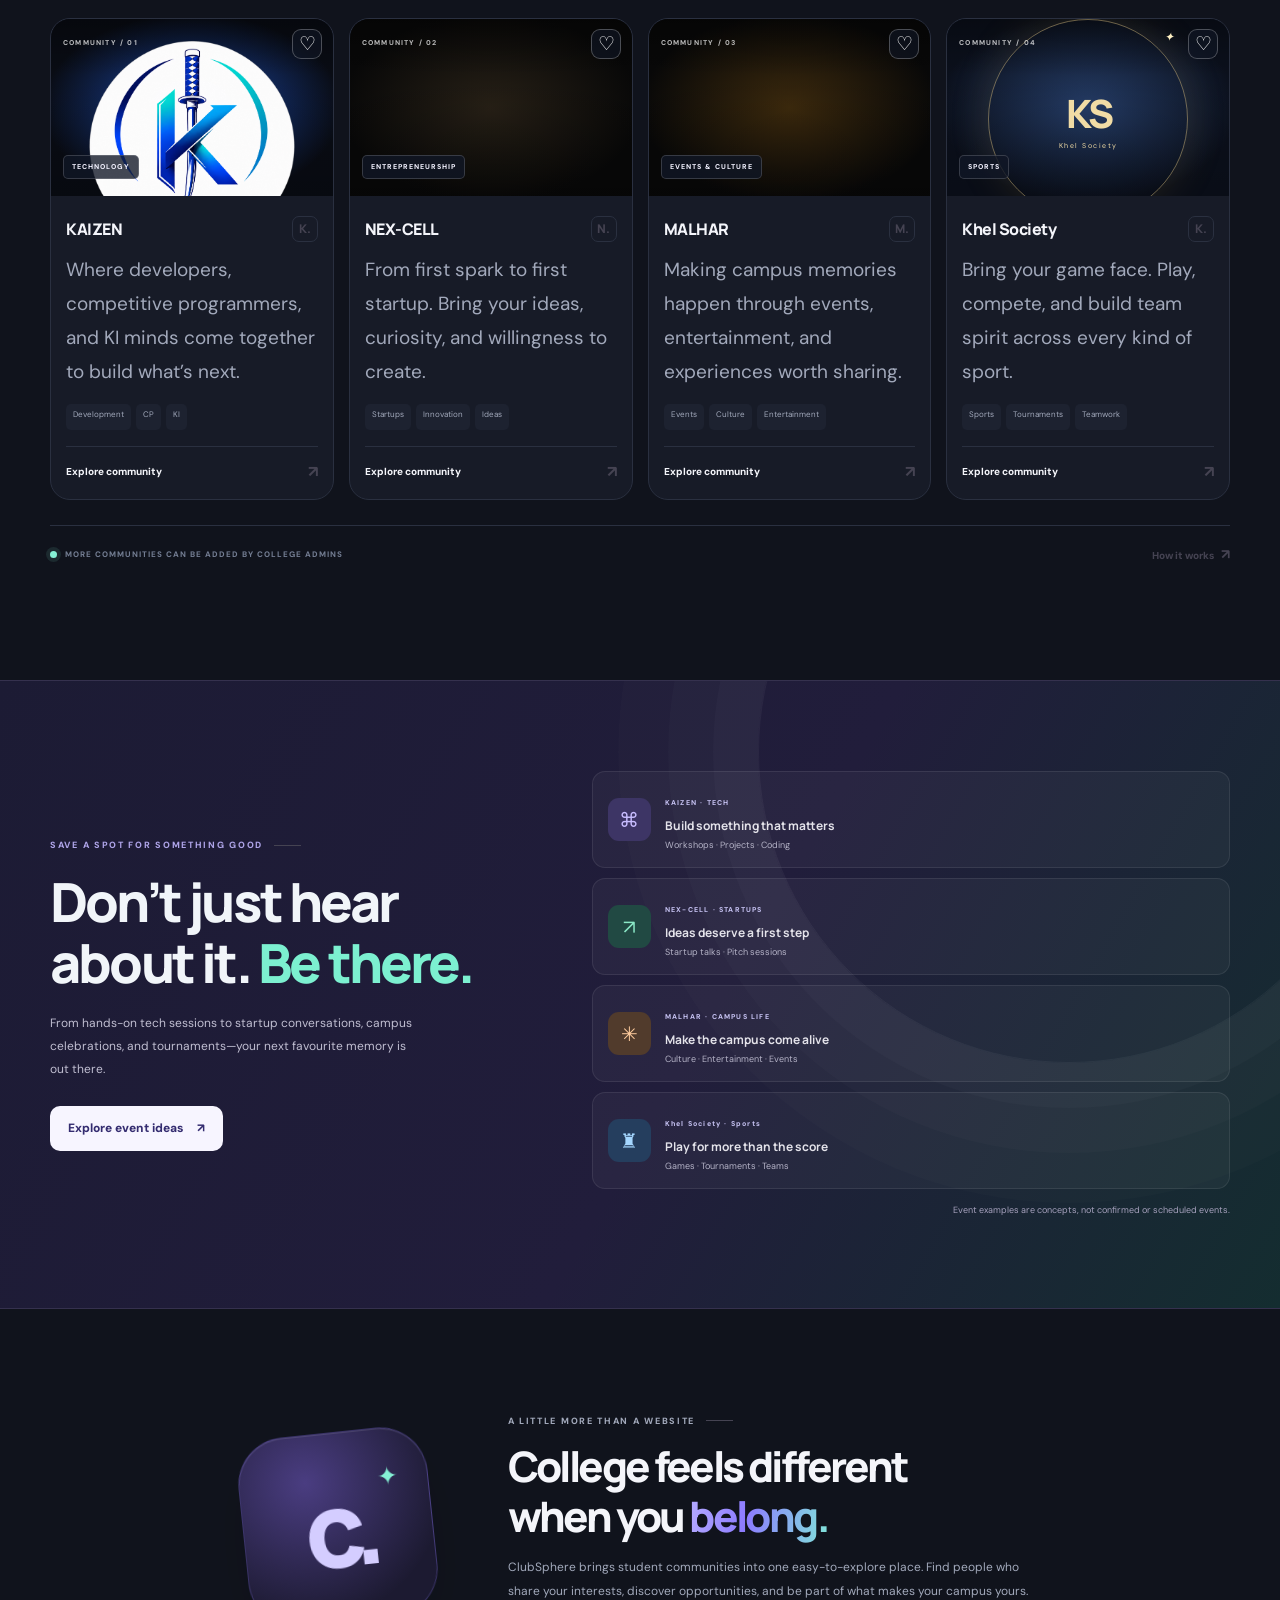
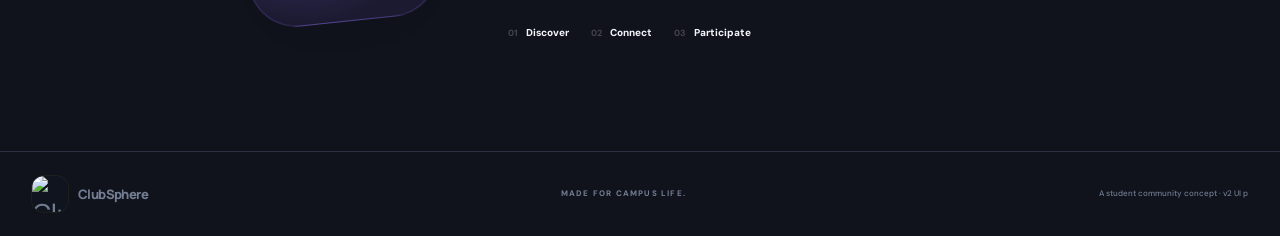
==== commit fe5639ad: "update" ====
--- a/index.html
+++ b/index.html
@@ -145,11 +145,11 @@
       <div class="club-grid" id="clubGrid" >
         <article class="club-card club-kaizen" data-name="kaizen tech technology development competitive programming cp ki coding software" data-category="Technology" data-club="KAIZEN">
           <div class="club-cover"><img src="assets/Kaizen.jpg" alt="KAIZEN Tech club logo"><span class="cover-index">COMMUNITY / 01</span><button class="favorite" data-favorite="KAIZEN" aria-label="Save KAIZEN to favourites" aria-pressed="false">♡</button><span class="category-tag">TECHNOLOGY</span></div>
-          <div class="club-body"><div class="club-heading"><h3 class="ascii-glitchn">KAIZEN</h3><span class="club-mark">K.</span></div><p class="stagger-text">Where developers, competitive programmers, and KI minds come together to build what’s next.</p><div class="tag-row"><span>Development</span><span>CP</span><span>KI</span></div><button class="card-action" data-club="KAIZEN">Explore community <span>↗</span></button></div>
+          <div class="club-body"><div class="club-heading"><h3 class="ascii-glitchn">KAIZEN</h3><span class="club-mark">K.</span></div><p class="stagger-text"    >Where developers, competitive programmers, and KI minds come together to build what’s next.</p><div class="tag-row"><span>Development</span><span>CP</span><span>KI</span></div><button class="card-action" data-club="KAIZEN">Explore community <span>↗</span></button></div>
         </article>
         <article class="club-card club-nex" data-name="nex-cell nex cell entrepreneurship startups innovation ideas business create" data-category="Entrepreneurship" data-club="NEX-CELL">
           <div class="club-cover"><img src="assets/nex-cell.png" alt="NEX-CELL club logo"><span class="cover-index">COMMUNITY / 02</span><button class="favorite" data-favorite="NEX-CELL" aria-label="Save NEX-CELL to favourites" aria-pressed="false">♡</button><span class="category-tag">ENTREPRENEURSHIP</span></div>
-          <div class="club-body"><div class="club-heading"><h3 class="ascii-glitchn">NEX-CELL</h3><span class="club-mark">N.</span></div><p class="stagger-text">From first spark to first startup. Bring your ideas, curiosity, and willingness to create.</p><div class="tag-row"><span>Startups</span><span>Innovation</span><span>Ideas</span></div><button class="card-action" data-club="NEX-CELL">Explore community <span>↗</span></button></div>
+          <div class="club-body"><div class="club-heading"><h3 class="ascii-glitchn">NEX-CELL</h3><span class="club-mark">N.</span></div><p class="stagger-text"  >From first spark to first startup. Bring your ideas, curiosity, and willingness to create.</p><div class="tag-row"><span>Startups</span><span>Innovation</span><span>Ideas</span></div><button class="card-action" data-club="NEX-CELL">Explore community <span>↗</span></button></div>
         </article>
         <article class="club-card club-malhar" data-name="malhar event events entertainment culture cultural organizing college fest" data-category="Events">
           <div class="club-cover"><img src="assets/malhar.png" alt="MALHAR club logo"><span class="cover-index">COMMUNITY / 03</span><button class="favorite" data-favorite="MALHAR" aria-label="Save MALHAR to favourites" aria-pressed="false">♡</button><span class="category-tag">EVENTS & CULTURE</span></div>
@@ -183,7 +183,7 @@
       <div class="about-copy">
         <div class="section-kicker">A LITTLE MORE THAN A WEBSITE <span></span></div>
         <h2>College feels different<br>when you <span class="gradient-text">belong.</span></h2>
-        <p>ClubSphere brings student communities into one easy-to-explore place. Find people who share your interests, discover opportunities, and be part of what makes your campus yours.</p>
+        <p >ClubSphere brings student communities into one easy-to-explore place. Find people who share your interests, discover opportunities, and be part of what makes your campus yours.</p>
         <div class="about-values"><span><b>01</b> Discover</span><span><b>02</b> Connect</span><span><b>03</b> Participate</span></div>
       </div>
     </section>
@@ -192,7 +192,7 @@
   <footer class="footer">
     <a class="brand" href="#home"><span class="brand-symbol"><img src="assets/logo.png" alt="ClubSphere logo"></span><span class="brand-name">ClubSphere</span></a>
     <span class="footer-line">MADE FOR CAMPUS LIFE.</span>
-    <span class="footer-note">A student community concept · v2 UI prototype</span>
+    <span class="footer-note">A student community concept · v2 UI p</span>
   </footer>
 
   <dialog id="appDialog" class="app-dialog"><button class="dialog-x" id="dialogClose" aria-label="Close dialog">×</button><div class="dialog-art" id="dialogArt">✦</div><div class="section-kicker" id="dialogKicker">CAMPUS CIRCLE</div><h2 id="dialogTitle">Find your people.</h2><p id="dialogBody">Explore your campus community.</p><div class="dialog-callout" id="dialogCallout">This is a front-end prototype. Real accounts and actions require a secure backend.</div><button class="button button-primary dialog-confirm" id="dialogConfirm">Sounds good <span>↗</span></button></dialog>
